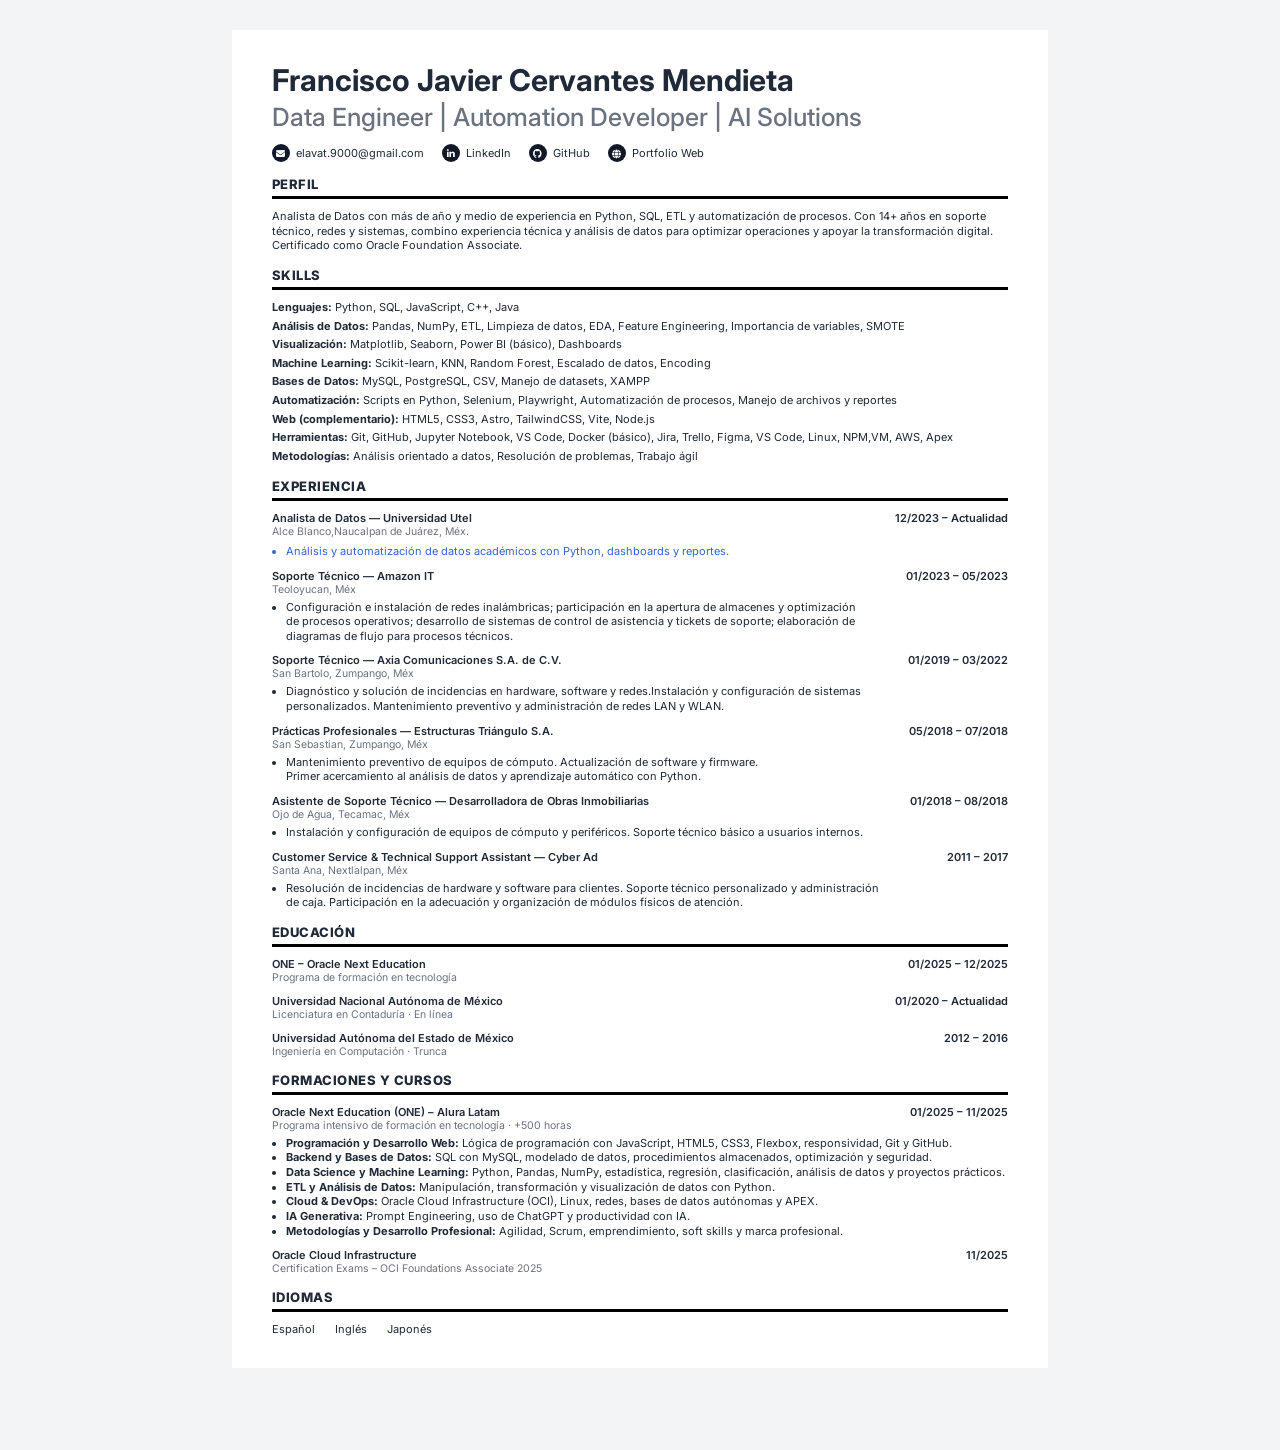
==== index.html @ ddf451dc "Nuevos proyectos" ====
<!DOCTYPE html>
<html lang="es">
<head>
  <meta charset="UTF-8" />
  <title>Francisco Javier Cervantes Mendieta  | Data Engineer | Automation Developer | AI Solutions</title>
  <meta name="viewport" content="width=device-width, initial-scale=1.0" />

  <!-- Fuente -->
  <link href="https://fonts.googleapis.com/css2?family=Inter:wght@300;400;500;600;700&display=swap" rel="stylesheet">
  <link rel="stylesheet"  href="https://cdnjs.cloudflare.com/ajax/libs/font-awesome/6.5.1/css/all.min.css"/>
  <link rel="stylesheet" href="style.css">

</head>

<body>
  <main class="cv">

    <header>
      <h1>Francisco Javier Cervantes Mendieta</h1>
      <h2>Data Engineer | Automation Developer | AI Solutions</h2>
      <p class="contact">
        <span class="contact-item">
          <span class="icon-circle">
            <i class="fa-solid fa-envelope"></i>
          </span>
          elavat.9000@gmail.com
        </span>

        <span class="contact-item">
          <span class="icon-circle">
            <i class="fa-brands fa-linkedin-in"></i>
          </span>
          <a href="https://www.linkedin.com/in/francisco-javier-cervantes-mendieta-327575213/">LinkedIn</a>
        </span>

        <span class="contact-item">
          <span class="icon-circle">
            <i class="fa-brands fa-github"></i>
          </span>
          <a href="https://github.com/Elavat9000">GitHub</a>
        </span>

        <span class="contact-item">
          <span class="icon-circle">
            <i class="fa-solid fa-globe"></i>
          </span>
          <a href="https://portal-web-sandy.vercel.app/">Portfolio Web</a>
        </span>
      </p>
    </header>

    <section>
      <h3>Perfil</h3>
      <p>
        Analista de Datos con más de año y medio de experiencia en Python, SQL, ETL y automatización de procesos. 
        Con 14+ años en soporte técnico, redes y sistemas, combino experiencia técnica y análisis de datos para optimizar operaciones 
        y apoyar la transformación digital. 
        Certificado como Oracle Foundation Associate.
      </p>
    </section>

    <section class="skills">
      <h3>Skills</h3>

      <p><strong>Lenguajes:</strong> Python, SQL, JavaScript, C++, Java</p>
      <p><strong>Análisis de Datos:</strong> Pandas, NumPy, ETL, Limpieza de datos, EDA, Feature Engineering, Importancia de variables, SMOTE</p>
      <p><strong>Visualización:</strong> Matplotlib, Seaborn, Power BI (básico), Dashboards</p>
      <p><strong>Machine Learning:</strong> Scikit-learn, KNN, Random Forest, Escalado de datos, Encoding</p>
      <p><strong>Bases de Datos:</strong> MySQL, PostgreSQL, CSV, Manejo de datasets, XAMPP</p>
      <p><strong>Automatización:</strong> Scripts en Python, Selenium, Playwright, Automatización de procesos, Manejo de archivos y reportes</p>
      <p><strong>Web (complementario):</strong> HTML5, CSS3, Astro, TailwindCSS, Vite, Node.js</p>
      <p><strong>Herramientas:</strong> Git, GitHub, Jupyter Notebook, VS Code, Docker (básico), Jira, Trello, Figma, VS Code, Linux, NPM,VM, AWS, Apex</p>
      <p><strong>Metodologías:</strong> Análisis orientado a datos, Resolución de problemas, Trabajo ágil</p>
    </section>

    <section>
      <h3>Experiencia</h3>

      <!-- Universidad Utel -->
      <div class="job tooltip-job">
        <div class="job-header">
          <span>Analista de Datos — Universidad Utel</span>
          <span>12/2023 – Actualidad</span>
        </div>
      <div class="job-sub">Alce Blanco,Naucalpan de Juárez, Méx.</div>

      <!-- Resumen visible -->
      <ul class="job-preview">
        <li>Análisis y automatización de datos académicos con Python, dashboards y reportes.</li>
      </ul>
      <!-- Tooltip enriquecido -->
      <div class="tooltip-content">
        <ul>
          <li>Análisis, limpieza, transformación y validación de datos académicos y operativos para la generación de indicadores y apoyo en la toma de decisiones.</li>
          <li>Desarrollo de <strong>pipelines ETL automatizados con Python</strong> para descargar, depurar, transformar, unificar y consolidar información proveniente de múltiples fuentes y plataformas.</li>
          <li>Automatización de reportes periódicos utilizando <strong>Python, Pandas, NumPy, Matplotlib y OpenPyXL</strong> para análisis, visualización y exportación de información.</li>
          <li>Desarrollo de scripts en <strong>Python</strong> para generar automáticamente reportes en Excel y CSV, reduciendo tiempos operativos y errores derivados de procesos manuales.</li>
          <li>Integración y consumo de <strong>APIs REST</strong> mediante Python, realizando peticiones HTTP, procesamiento de respuestas JSON, autenticación y automatización de procesos internos.</li>
          <li>Desarrollo de automatizaciones web con <strong>Playwright</strong> para navegación en plataformas internas, descarga automática de reportes y ejecución de procesos operativos.</li>
          <li>Implementación de sistemas de <strong>notificaciones automáticas mediante Telegram y WhatsApp</strong>, integrando Python con servicios desarrollados en Node.js y APIs para informar resultados, errores y estados de ejecución.</li>
          <li>Implementación y pruebas de servicios basados en <strong>Node.js y APIs REST</strong>, utilizando herramientas como Postman y Swagger para validar endpoints, autenticación, sesiones y respuestas HTTP.</li>
          <li>Desarrollo y mantenimiento de <strong>dashboards ejecutivos con Django</strong> para el seguimiento de métricas y KPIs operativos, participando posteriormente en su migración hacia una arquitectura frontend basada en <strong>Astro, JavaScript y TailwindCSS</strong>.</li>
          <li>Uso de <strong>Google Apps Script</strong> para automatizar flujos de información, consolidación de datos y actualización de información entre Google Forms, Google Sheets y herramientas institucionales.</li>
          <li>Diseño y mantenimiento de dashboards para el seguimiento de <strong>KPIs académicos, administrativos y operativos</strong>, integrando información de diferentes fuentes.</li>
          <li>Edición y personalización de formularios web en la plataforma <strong>InConcert</strong> para optimizar la captura y visualización de información durante llamadas y procesos de atención.</li>
          <li>Desarrollo de componentes personalizados utilizando <strong>HTML, CSS y JavaScript</strong> para mejorar interfaces y herramientas internas utilizadas por equipos operativos.</li>
          <li>Manipulación dinámica del <strong>DOM con JavaScript</strong> mediante herramientas como <code>querySelector</code>, <code>innerHTML</code> y observadores de cambios para presentar información contextual en tiempo real.</li>
          <li>Optimización de formularios y herramientas internas para mejorar la experiencia de los agentes, facilitando el acceso rápido a información relevante durante la operación.</li>
          <li>Diagnóstico de incidencias en aplicaciones web mediante <strong>Chrome DevTools</strong>, analizando solicitudes HTTP, respuestas de APIs, Network, Console, sesiones y errores JavaScript.</li>
          <li>Automatización y consolidación de información mediante <strong>Google Sheets</strong>, aplicando procesos de limpieza, validación, deduplicación y transformación de datos.</li>
          <li>Documentación de procesos técnicos y creación de diagramas de flujo para estandarizar procedimientos de análisis, automatización y operación.</li>
          <li>Colaboración con áreas operativas, académicas y técnicas para identificar necesidades, analizar incidencias y desarrollar soluciones basadas en datos y automatización.</li>
          <li>Resolución, documentación y seguimiento de incidencias mediante <strong>Jira y ClickUp</strong>, realizando análisis técnico y validación de problemas relacionados con plataformas, campañas, APIs y operación de contactos.</li>
        </ul>
      </div>
    </div>

      <!-- Amazon IT -->
      <div class="job">
        <div class="job-header">
          <span>Soporte Técnico — Amazon IT</span>
          <span>01/2023 – 05/2023</span>
        </div>
        <div class="job-sub">Teoloyucan, Méx</div>
        <ul>
          <li>
            Configuración e instalación de redes inalámbricas; participación en la apertura de almacenes y optimización <br> 
            de procesos operativos; desarrollo de sistemas de control de asistencia y tickets de soporte; elaboración de <br>
            diagramas de flujo para procesos técnicos.
          </li>
        </ul>
      </div>

      <!-- Axia -->
      <div class="job">
        <div class="job-header">
          <span>Soporte Técnico — Axia Comunicaciones S.A. de C.V.</span>
          <span>01/2019 – 03/2022</span>
        </div>
        <div class="job-sub">San Bartolo, Zumpango, Méx</div>
        <ul>
          <li>
            Diagnóstico y solución de incidencias en hardware, software y redes.Instalación y configuración de sistemas <br>
            personalizados. Mantenimiento preventivo y administración de redes LAN y WLAN.
          </li>
        </ul>
      </div>

      <!-- Prácticas -->
      <div class="job">
        <div class="job-header">
          <span>Prácticas Profesionales — Estructuras Triángulo S.A.</span>
          <span>05/2018 – 07/2018</span>
        </div>
        <div class="job-sub">San Sebastian, Zumpango, Méx</div>
        <ul>
          <li>
            Mantenimiento preventivo de equipos de cómputo. Actualización de software y firmware. <br>
            Primer acercamiento al análisis de datos y aprendizaje automático con Python.
          </li>
        </ul>
      </div>

      <!-- Desarrolladora -->
      <div class="job">
        <div class="job-header">
          <span>Asistente de Soporte Técnico — Desarrolladora de Obras Inmobiliarias</span>
          <span>01/2018 – 08/2018</span>
        </div>
        <div class="job-sub">Ojo de Agua, Tecamac, Méx</div>
        <ul>
          <li>
            Instalación y configuración de equipos de cómputo y periféricos. Soporte técnico básico a usuarios internos.
          </li>
        </ul>
      </div>

      <!-- Cyber Ad -->
      <div class="job">
        <div class="job-header">
          <span>Customer Service & Technical Support Assistant — Cyber Ad</span>
          <span>2011 – 2017</span>
        </div>
        <div class="job-sub">Santa Ana, Nextlalpan, Méx</div>
        <ul>
          <li>
            Resolución de incidencias de hardware y software para clientes. Soporte técnico personalizado y administración <br>
            de caja. Participación en la adecuación y organización de módulos físicos de atención.
          </li>
        </ul>
      </div>
    </section>

    <section>
      <h3>Educación</h3>

      <div class="job">
        <div class="job-header">
          <span>ONE – Oracle Next Education</span>
          <span>01/2025 – 12/2025</span>
        </div>
        <div class="job-sub">Programa de formación en tecnología</div>
        <ul>
        </ul>
      </div>

      <div class="job">
        <div class="job-header">
          <span>Universidad Nacional Autónoma de México</span>
          <span>01/2020 – Actualidad</span>
        </div>
        <div class="job-sub">Licenciatura en Contaduría · En línea</div>
      </div>

      <div class="job">
        <div class="job-header">
          <span>Universidad Autónoma del Estado de México</span>
          <span>2012 – 2016</span>
        </div>
        <div class="job-sub">Ingeniería en Computación · Trunca</div>
      </div>
    </section>

    <section>
      <h3>Formaciones y Cursos</h3>

      <div class="job">
        <div class="job-header">
          <span>Oracle Next Education (ONE) – Alura Latam</span>
          <span>01/2025 – 11/2025</span>
        </div>

        <div class="job-sub">
          Programa intensivo de formación en tecnología · +500 horas
        </div>

        <ul>
          <li>
            <strong>Programación y Desarrollo Web:</strong>
            Lógica de programación con JavaScript, HTML5, CSS3, Flexbox,
            responsividad, Git y GitHub.
          </li>

          <li>
            <strong>Backend y Bases de Datos:</strong>
            SQL con MySQL, modelado de datos, procedimientos almacenados,
            optimización y seguridad.
          </li>

          <li>
            <strong>Data Science y Machine Learning:</strong>
            Python, Pandas, NumPy, estadística, regresión, clasificación,
            análisis de datos y proyectos prácticos.
          </li>

          <li>
            <strong>ETL y Análisis de Datos:</strong>
            Manipulación, transformación y visualización de datos con Python.
          </li>

          <li>
            <strong>Cloud & DevOps:</strong>
            Oracle Cloud Infrastructure (OCI), Linux, redes,
            bases de datos autónomas y APEX.
          </li>

          <li>
            <strong>IA Generativa:</strong>
            Prompt Engineering, uso de ChatGPT y productividad con IA.
          </li>

          <li>
            <strong>Metodologías y Desarrollo Profesional:</strong>
            Agilidad, Scrum, emprendimiento, soft skills y marca profesional.
          </li>
        </ul>
      </div>

      <div class="job">
        <div class="job-header">
          <span>Oracle Cloud Infrastructure</span>
          <span>11/2025</span>
        </div>
        <div class="job-sub">
          Certification Exams – OCI Foundations Associate 2025
        </div>
      </div>
    </section>

    <section>
      <h3>Idiomas</h3>
      <div class="languages">
        <span>Español</span>
        <span>Inglés</span>
        <span>Japonés</span>
      </div>
    </section>

  </main>
</body>
</html>
---- style.css ----
:root {
    --text: #1f2937;
    --Resaltador: var(--color-progressive,#36c);
    --muted: #6b7280;
    --line: #e5e7eb;
}

* {
    box-sizing: border-box;
}

body {
    margin: 0;
    background: #f3f4f6;
    font-family: "Inter", sans-serif;
    color: var(--text);
}

.cv {
    width: 216mm;      /* Carta */
    min-height: 279mm; /* Carta */
    background: #ffffff;
    margin: 30px auto;
    padding: 32px 40px;
}


/* Header */
header h1 {
    font-family: "Century Gothic", "Inter", Arial, sans-serif;
    font-size: 30px;
    font-weight: 700; /* Century Gothic no tiene ExtraBold */
    margin: 0;
}


header h2 {
    font-family: "Century Gothic", "Inter", Arial, sans-serif;
    font-size: 25px;
    font-weight: 500;
    margin: 4px 0 12px;
    color: var(--muted);
}

header p {
    font-size: 11px;
    line-height: 1.3;
    margin: 0;
}

header a {
    color: inherit;
    text-decoration: none;
}

/* Secciones */
section {
    margin-top: 14px;
}

section h3 {
    font-size: 13px;
    font-weight: 800;
    text-transform: uppercase;
    border-bottom: 3px solid #000;
    padding-bottom: 4px;
    margin-bottom: 10px;
    letter-spacing: 0.5px;
}

section p,
section li {
    font-size: 11px;
    line-height: 1.33;
    margin: 0;
}

ul {
    padding-left: 14px;
    margin: 4px 0 0;
}

li {
    margin-bottom: 2px;
}

/* Experiencia */
.job {
    margin-bottom: 10px;
}

.job-header {
    display: flex;
    justify-content: space-between;
    font-size: 11px;
    font-weight: 600;
}

.job-sub {
    font-size: 10.5px;
    color: var(--muted);
    margin-bottom: 2px;
}

/* Skills */
.skills p {
    margin-bottom: 4px;
}

/* Idiomas */
.languages {
    display: flex;
    gap: 20px;
    font-size: 11px;
}

/* Print */
@media print {
    body {
        background: #fff;
    }

    .cv {
        width: auto;
        min-height: auto;
        margin: 0;
        padding: 0;
    }
}

.contact {
    display: flex;
    gap: 18px;
    flex-wrap: wrap;
    font-size: 11px;
    margin-top: 8px;
}

.contact-item {
    display: flex;
    align-items: center;
    gap: 6px;
}

.icon-circle {
    width: 18px;
    height: 18px;
    background-color: #111827; /* negro elegante */
    border-radius: 50%;
    display: flex;
    align-items: center;
    justify-content: center;
    flex-shrink: 0;
}

.icon-circle i {
    color: #ffffff;
    font-size: 9px;
}

.contact a {
    color: inherit;
    text-decoration: none;
}


.tooltip-job {
position: relative;
}

.job-preview {
    margin: 4px 0 0;
    padding-left: 14px; /* igual que ul */
    cursor: help;
    margin-top: 0.4rem;
    cursor: help;

}

.job-preview li {
    font-size: 11px;
    line-height: 1.33;
    margin-bottom: 2px;
    color: var(--Resaltador);

}



/* Tooltip */
.tooltip-content {
position: absolute;
top: 100%;
left: 0;
width: 520px;
max-width: 90vw;
background: #111827;
color: #e5e7eb;
border-radius: 10px;
padding: 1rem;
margin-top: 0.5rem;
box-shadow: 0 10px 25px rgba(0,0,0,0.4);
opacity: 0;
visibility: hidden;
transform: translateY(6px);
transition: all 0.2s ease;
z-index: 10;
}

.tooltip-content ul {
margin: 0;
padding-left: 1.2rem;
font-size: 0.9rem;
line-height: 1.4;
}

.tooltip-content li {
margin-bottom: 0.4rem;
}

/* Mostrar tooltip */
.tooltip-job:hover .tooltip-content,
.tooltip-job:focus-within .tooltip-content {
opacity: 1;
visibility: visible;
transform: translateY(0);
}


@page {
    size: letter;
    margin: 20mm;
}
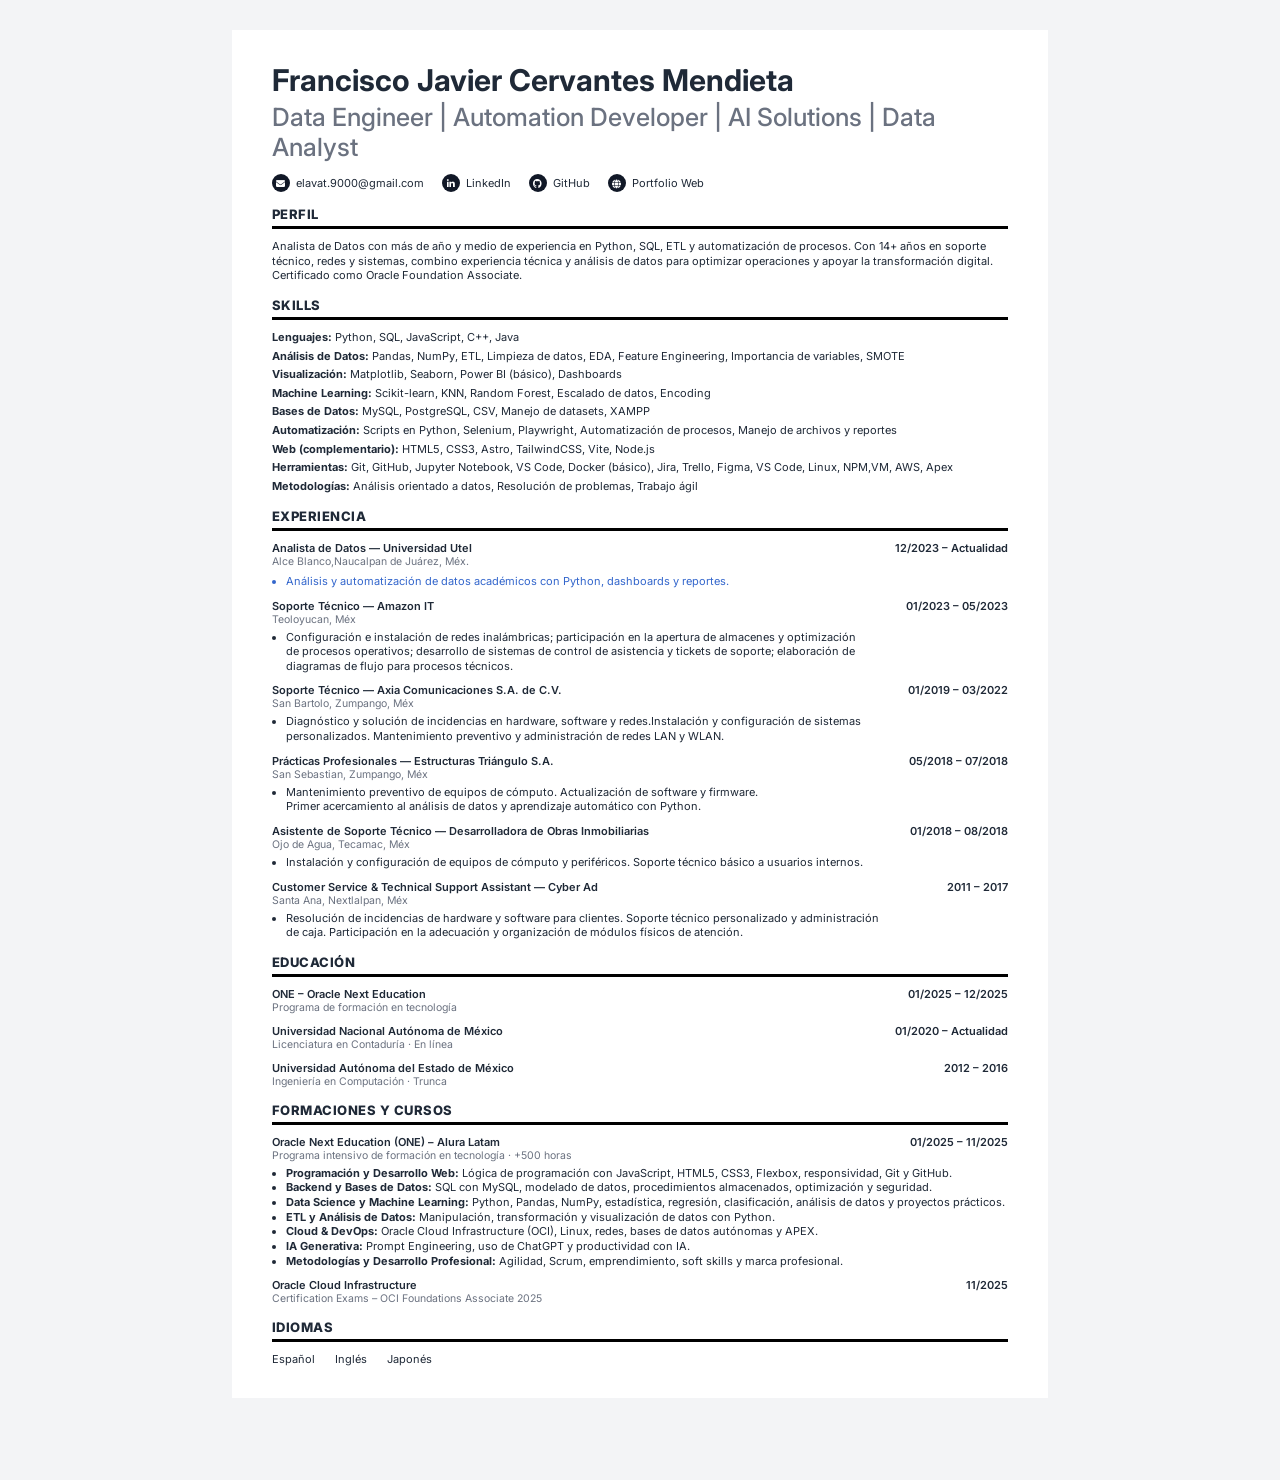
==== commit bc7c1f7d: "nuevos proyectos" ====
--- a/index.html
+++ b/index.html
@@ -17,7 +17,7 @@
 
     <header>
       <h1>Francisco Javier Cervantes Mendieta</h1>
-      <h2>Data Engineer | Automation Developer | AI Solutions</h2>
+      <h2>Data Engineer | Automation Developer | AI Solutions | Data Analyst</h2>
       <p class="contact">
         <span class="contact-item">
           <span class="icon-circle">
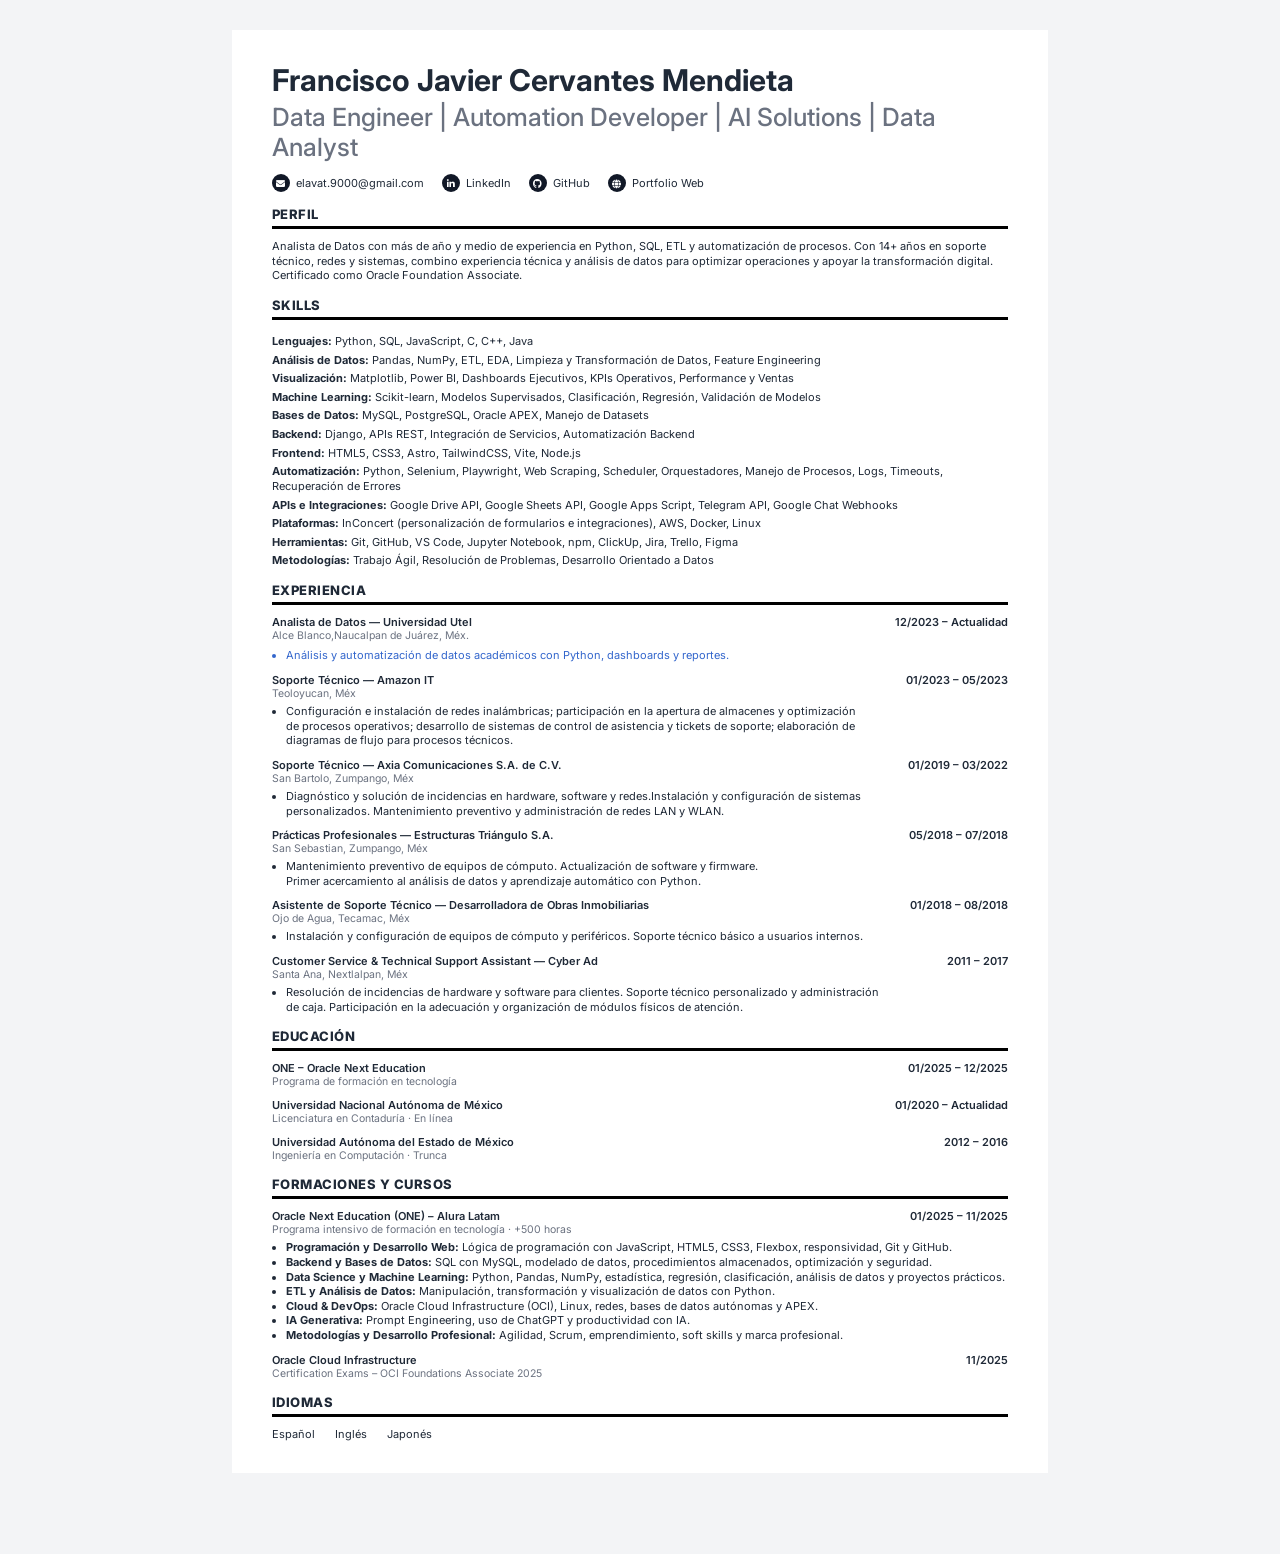
==== commit 32827d15: "Agrega New_Skills" ====
--- a/index.html
+++ b/index.html
@@ -62,18 +62,21 @@
     <section class="skills">
       <h3>Skills</h3>
 
-      <p><strong>Lenguajes:</strong> Python, SQL, JavaScript, C++, Java</p>
-      <p><strong>Análisis de Datos:</strong> Pandas, NumPy, ETL, Limpieza de datos, EDA, Feature Engineering, Importancia de variables, SMOTE</p>
-      <p><strong>Visualización:</strong> Matplotlib, Seaborn, Power BI (básico), Dashboards</p>
-      <p><strong>Machine Learning:</strong> Scikit-learn, KNN, Random Forest, Escalado de datos, Encoding</p>
-      <p><strong>Bases de Datos:</strong> MySQL, PostgreSQL, CSV, Manejo de datasets, XAMPP</p>
-      <p><strong>Automatización:</strong> Scripts en Python, Selenium, Playwright, Automatización de procesos, Manejo de archivos y reportes</p>
-      <p><strong>Web (complementario):</strong> HTML5, CSS3, Astro, TailwindCSS, Vite, Node.js</p>
-      <p><strong>Herramientas:</strong> Git, GitHub, Jupyter Notebook, VS Code, Docker (básico), Jira, Trello, Figma, VS Code, Linux, NPM,VM, AWS, Apex</p>
-      <p><strong>Metodologías:</strong> Análisis orientado a datos, Resolución de problemas, Trabajo ágil</p>
-    </section>
-
-    <section>
+      <section>
+        <p><strong>Lenguajes:</strong> Python, SQL, JavaScript, C, C++, Java</p>
+        <p><strong>Análisis de Datos:</strong> Pandas, NumPy, ETL, EDA, Limpieza y Transformación de Datos, Feature Engineering</p>
+        <p><strong>Visualización:</strong> Matplotlib, Power BI, Dashboards Ejecutivos, KPIs Operativos, Performance y Ventas</p>
+        <p><strong>Machine Learning:</strong> Scikit-learn, Modelos Supervisados, Clasificación, Regresión, Validación de Modelos</p>
+        <p><strong>Bases de Datos:</strong> MySQL, PostgreSQL, Oracle APEX, Manejo de Datasets</p>
+        <p><strong>Backend:</strong> Django, APIs REST, Integración de Servicios, Automatización Backend</p>
+        <p><strong>Frontend:</strong> HTML5, CSS3, Astro, TailwindCSS, Vite, Node.js</p>
+        <p><strong>Automatización:</strong> Python, Selenium, Playwright, Web Scraping, Scheduler, Orquestadores, Manejo de Procesos, Logs, Timeouts, Recuperación de Errores</p>
+        <p><strong>APIs e Integraciones:</strong> Google Drive API, Google Sheets API, Google Apps Script, Telegram API, Google Chat Webhooks</p>
+        <p><strong>Plataformas:</strong> InConcert (personalización de formularios e integraciones), AWS, Docker, Linux</p>
+        <p><strong>Herramientas:</strong> Git, GitHub, VS Code, Jupyter Notebook, npm, ClickUp, Jira, Trello, Figma</p>
+        <p><strong>Metodologías:</strong> Trabajo Ágil, Resolución de Problemas, Desarrollo Orientado a Datos</p>
+    <section>
+      
       <h3>Experiencia</h3>
 
       <!-- Universidad Utel -->
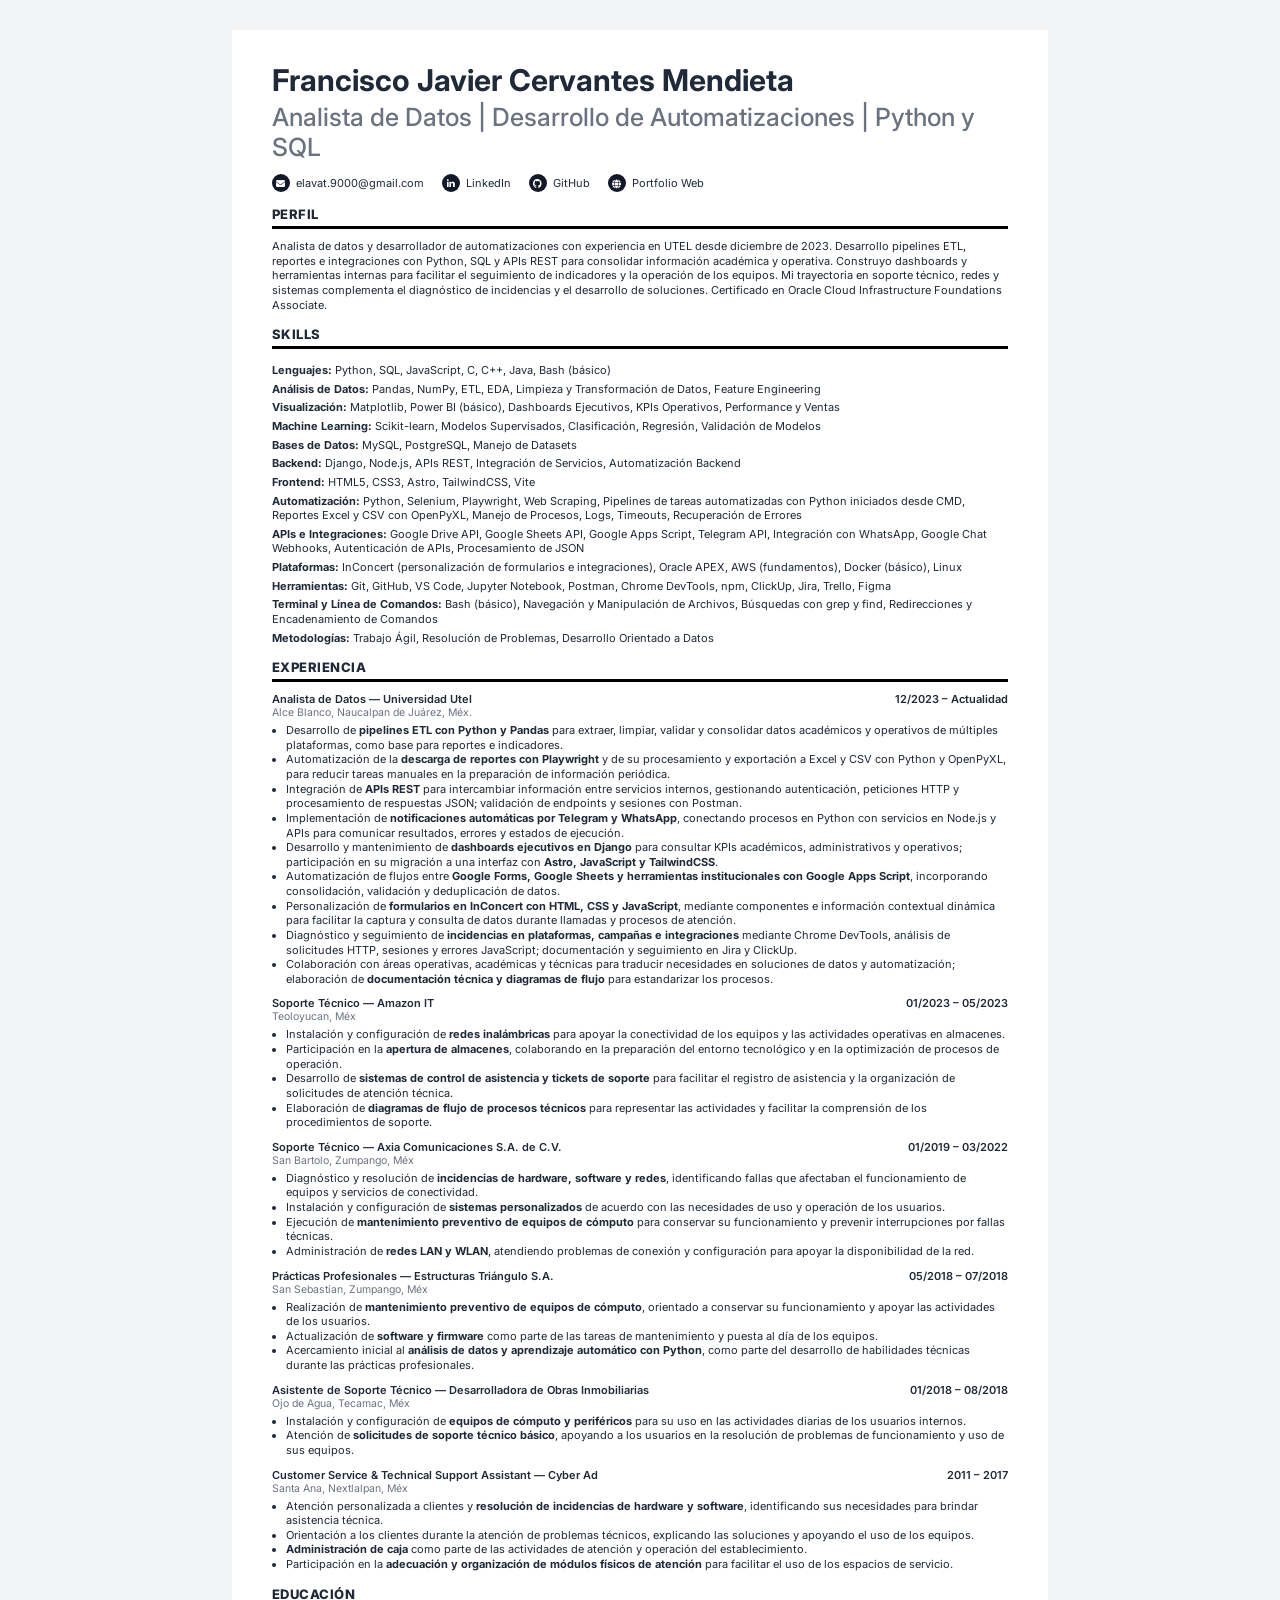
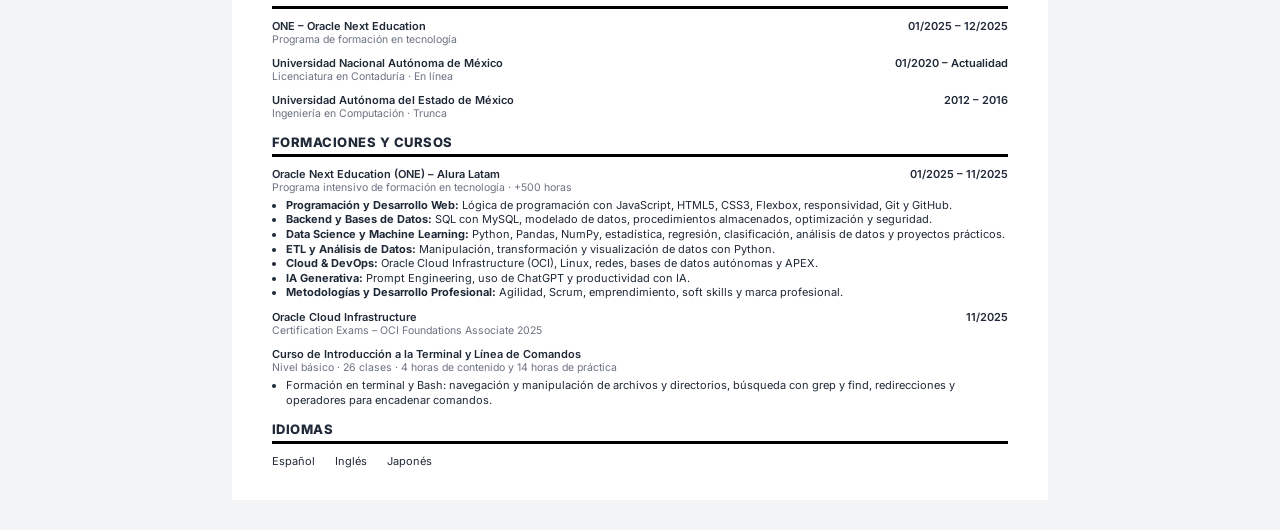
==== commit badd5119: "Cambia skills y forma" ====
--- a/index.html
+++ b/index.html
@@ -2,7 +2,7 @@
 <html lang="es">
 <head>
   <meta charset="UTF-8" />
-  <title>Francisco Javier Cervantes Mendieta  | Data Engineer | Automation Developer | AI Solutions</title>
+  <title>Francisco Javier Cervantes Mendieta | Analista de Datos y Automatización</title>
   <meta name="viewport" content="width=device-width, initial-scale=1.0" />
 
   <!-- Fuente -->
@@ -12,12 +12,12 @@
 
 </head>
 
-<body>
+<body>  
   <main class="cv">
 
     <header>
       <h1>Francisco Javier Cervantes Mendieta</h1>
-      <h2>Data Engineer | Automation Developer | AI Solutions | Data Analyst</h2>
+      <h2>Analista de Datos | Desarrollo de Automatizaciones | Python y SQL</h2>
       <p class="contact">
         <span class="contact-item">
           <span class="icon-circle">
@@ -52,10 +52,11 @@
     <section>
       <h3>Perfil</h3>
       <p>
-        Analista de Datos con más de año y medio de experiencia en Python, SQL, ETL y automatización de procesos. 
-        Con 14+ años en soporte técnico, redes y sistemas, combino experiencia técnica y análisis de datos para optimizar operaciones 
-        y apoyar la transformación digital. 
-        Certificado como Oracle Foundation Associate.
+        Analista de datos y desarrollador de automatizaciones con experiencia en UTEL desde diciembre de 2023.
+        Desarrollo pipelines ETL, reportes e integraciones con Python, SQL y APIs REST para consolidar información
+        académica y operativa. Construyo dashboards y herramientas internas para facilitar el seguimiento de indicadores
+        y la operación de los equipos. Mi trayectoria en soporte técnico, redes y sistemas complementa el diagnóstico
+        de incidencias y el desarrollo de soluciones. Certificado en Oracle Cloud Infrastructure Foundations Associate.
       </p>
     </section>
 
@@ -63,59 +64,44 @@
       <h3>Skills</h3>
 
       <section>
-        <p><strong>Lenguajes:</strong> Python, SQL, JavaScript, C, C++, Java</p>
+        <p><strong>Lenguajes:</strong> Python, SQL, JavaScript, C, C++, Java, Bash (básico)</p>
         <p><strong>Análisis de Datos:</strong> Pandas, NumPy, ETL, EDA, Limpieza y Transformación de Datos, Feature Engineering</p>
-        <p><strong>Visualización:</strong> Matplotlib, Power BI, Dashboards Ejecutivos, KPIs Operativos, Performance y Ventas</p>
+        <p><strong>Visualización:</strong> Matplotlib, Power BI (básico), Dashboards Ejecutivos, KPIs Operativos, Performance y Ventas</p>
         <p><strong>Machine Learning:</strong> Scikit-learn, Modelos Supervisados, Clasificación, Regresión, Validación de Modelos</p>
-        <p><strong>Bases de Datos:</strong> MySQL, PostgreSQL, Oracle APEX, Manejo de Datasets</p>
-        <p><strong>Backend:</strong> Django, APIs REST, Integración de Servicios, Automatización Backend</p>
-        <p><strong>Frontend:</strong> HTML5, CSS3, Astro, TailwindCSS, Vite, Node.js</p>
-        <p><strong>Automatización:</strong> Python, Selenium, Playwright, Web Scraping, Scheduler, Orquestadores, Manejo de Procesos, Logs, Timeouts, Recuperación de Errores</p>
-        <p><strong>APIs e Integraciones:</strong> Google Drive API, Google Sheets API, Google Apps Script, Telegram API, Google Chat Webhooks</p>
-        <p><strong>Plataformas:</strong> InConcert (personalización de formularios e integraciones), AWS, Docker, Linux</p>
-        <p><strong>Herramientas:</strong> Git, GitHub, VS Code, Jupyter Notebook, npm, ClickUp, Jira, Trello, Figma</p>
+        <p><strong>Bases de Datos:</strong> MySQL, PostgreSQL, Manejo de Datasets</p>
+        <p><strong>Backend:</strong> Django, Node.js, APIs REST, Integración de Servicios, Automatización Backend</p>
+        <p><strong>Frontend:</strong> HTML5, CSS3, Astro, TailwindCSS, Vite</p>
+        <p><strong>Automatización:</strong> Python, Selenium, Playwright, Web Scraping, Pipelines de tareas automatizadas con Python iniciados desde CMD, Reportes Excel y CSV con OpenPyXL, Manejo de Procesos, Logs, Timeouts, Recuperación de Errores</p>
+        <p><strong>APIs e Integraciones:</strong> Google Drive API, Google Sheets API, Google Apps Script, Telegram API, Integración con WhatsApp, Google Chat Webhooks, Autenticación de APIs, Procesamiento de JSON</p>
+        <p><strong>Plataformas:</strong> InConcert (personalización de formularios e integraciones), Oracle APEX, AWS (fundamentos), Docker (básico), Linux</p>
+        <p><strong>Herramientas:</strong> Git, GitHub, VS Code, Jupyter Notebook, Postman, Chrome DevTools, npm, ClickUp, Jira, Trello, Figma</p>
+        <p><strong>Terminal y Línea de Comandos:</strong> Bash (básico), Navegación y Manipulación de Archivos, Búsquedas con grep y find, Redirecciones y Encadenamiento de Comandos</p>
         <p><strong>Metodologías:</strong> Trabajo Ágil, Resolución de Problemas, Desarrollo Orientado a Datos</p>
-    <section>
-      
+    </section>
+    </section>
+
+    <section>
       <h3>Experiencia</h3>
 
       <!-- Universidad Utel -->
-      <div class="job tooltip-job">
+      <div class="job">
         <div class="job-header">
           <span>Analista de Datos — Universidad Utel</span>
           <span>12/2023 – Actualidad</span>
         </div>
-      <div class="job-sub">Alce Blanco,Naucalpan de Juárez, Méx.</div>
-
-      <!-- Resumen visible -->
-      <ul class="job-preview">
-        <li>Análisis y automatización de datos académicos con Python, dashboards y reportes.</li>
-      </ul>
-      <!-- Tooltip enriquecido -->
-      <div class="tooltip-content">
-        <ul>
-          <li>Análisis, limpieza, transformación y validación de datos académicos y operativos para la generación de indicadores y apoyo en la toma de decisiones.</li>
-          <li>Desarrollo de <strong>pipelines ETL automatizados con Python</strong> para descargar, depurar, transformar, unificar y consolidar información proveniente de múltiples fuentes y plataformas.</li>
-          <li>Automatización de reportes periódicos utilizando <strong>Python, Pandas, NumPy, Matplotlib y OpenPyXL</strong> para análisis, visualización y exportación de información.</li>
-          <li>Desarrollo de scripts en <strong>Python</strong> para generar automáticamente reportes en Excel y CSV, reduciendo tiempos operativos y errores derivados de procesos manuales.</li>
-          <li>Integración y consumo de <strong>APIs REST</strong> mediante Python, realizando peticiones HTTP, procesamiento de respuestas JSON, autenticación y automatización de procesos internos.</li>
-          <li>Desarrollo de automatizaciones web con <strong>Playwright</strong> para navegación en plataformas internas, descarga automática de reportes y ejecución de procesos operativos.</li>
-          <li>Implementación de sistemas de <strong>notificaciones automáticas mediante Telegram y WhatsApp</strong>, integrando Python con servicios desarrollados en Node.js y APIs para informar resultados, errores y estados de ejecución.</li>
-          <li>Implementación y pruebas de servicios basados en <strong>Node.js y APIs REST</strong>, utilizando herramientas como Postman y Swagger para validar endpoints, autenticación, sesiones y respuestas HTTP.</li>
-          <li>Desarrollo y mantenimiento de <strong>dashboards ejecutivos con Django</strong> para el seguimiento de métricas y KPIs operativos, participando posteriormente en su migración hacia una arquitectura frontend basada en <strong>Astro, JavaScript y TailwindCSS</strong>.</li>
-          <li>Uso de <strong>Google Apps Script</strong> para automatizar flujos de información, consolidación de datos y actualización de información entre Google Forms, Google Sheets y herramientas institucionales.</li>
-          <li>Diseño y mantenimiento de dashboards para el seguimiento de <strong>KPIs académicos, administrativos y operativos</strong>, integrando información de diferentes fuentes.</li>
-          <li>Edición y personalización de formularios web en la plataforma <strong>InConcert</strong> para optimizar la captura y visualización de información durante llamadas y procesos de atención.</li>
-          <li>Desarrollo de componentes personalizados utilizando <strong>HTML, CSS y JavaScript</strong> para mejorar interfaces y herramientas internas utilizadas por equipos operativos.</li>
-          <li>Manipulación dinámica del <strong>DOM con JavaScript</strong> mediante herramientas como <code>querySelector</code>, <code>innerHTML</code> y observadores de cambios para presentar información contextual en tiempo real.</li>
-          <li>Optimización de formularios y herramientas internas para mejorar la experiencia de los agentes, facilitando el acceso rápido a información relevante durante la operación.</li>
-          <li>Diagnóstico de incidencias en aplicaciones web mediante <strong>Chrome DevTools</strong>, analizando solicitudes HTTP, respuestas de APIs, Network, Console, sesiones y errores JavaScript.</li>
-          <li>Automatización y consolidación de información mediante <strong>Google Sheets</strong>, aplicando procesos de limpieza, validación, deduplicación y transformación de datos.</li>
-          <li>Documentación de procesos técnicos y creación de diagramas de flujo para estandarizar procedimientos de análisis, automatización y operación.</li>
-          <li>Colaboración con áreas operativas, académicas y técnicas para identificar necesidades, analizar incidencias y desarrollar soluciones basadas en datos y automatización.</li>
-          <li>Resolución, documentación y seguimiento de incidencias mediante <strong>Jira y ClickUp</strong>, realizando análisis técnico y validación de problemas relacionados con plataformas, campañas, APIs y operación de contactos.</li>
-        </ul>
-      </div>
+      <div class="job-sub">Alce Blanco, Naucalpan de Juárez, Méx.</div>
+
+        <ul>
+          <li>Desarrollo de <strong>pipelines ETL con Python y Pandas</strong> para extraer, limpiar, validar y consolidar datos académicos y operativos de múltiples plataformas, como base para reportes e indicadores.</li>
+          <li>Automatización de la <strong>descarga de reportes con Playwright</strong> y de su procesamiento y exportación a Excel y CSV con Python y OpenPyXL, para reducir tareas manuales en la preparación de información periódica.</li>
+          <li>Integración de <strong>APIs REST</strong> para intercambiar información entre servicios internos, gestionando autenticación, peticiones HTTP y procesamiento de respuestas JSON; validación de endpoints y sesiones con Postman.</li>
+          <li>Implementación de <strong>notificaciones automáticas por Telegram y WhatsApp</strong>, conectando procesos en Python con servicios en Node.js y APIs para comunicar resultados, errores y estados de ejecución.</li>
+          <li>Desarrollo y mantenimiento de <strong>dashboards ejecutivos en Django</strong> para consultar KPIs académicos, administrativos y operativos; participación en su migración a una interfaz con <strong>Astro, JavaScript y TailwindCSS</strong>.</li>
+          <li>Automatización de flujos entre <strong>Google Forms, Google Sheets y herramientas institucionales con Google Apps Script</strong>, incorporando consolidación, validación y deduplicación de datos.</li>
+          <li>Personalización de <strong>formularios en InConcert con HTML, CSS y JavaScript</strong>, mediante componentes e información contextual dinámica para facilitar la captura y consulta de datos durante llamadas y procesos de atención.</li>
+          <li>Diagnóstico y seguimiento de <strong>incidencias en plataformas, campañas e integraciones</strong> mediante Chrome DevTools, análisis de solicitudes HTTP, sesiones y errores JavaScript; documentación y seguimiento en Jira y ClickUp.</li>
+          <li>Colaboración con áreas operativas, académicas y técnicas para traducir necesidades en soluciones de datos y automatización; elaboración de <strong>documentación técnica y diagramas de flujo</strong> para estandarizar los procesos.</li>
+        </ul>
     </div>
 
       <!-- Amazon IT -->
@@ -126,11 +112,10 @@
         </div>
         <div class="job-sub">Teoloyucan, Méx</div>
         <ul>
-          <li>
-            Configuración e instalación de redes inalámbricas; participación en la apertura de almacenes y optimización <br> 
-            de procesos operativos; desarrollo de sistemas de control de asistencia y tickets de soporte; elaboración de <br>
-            diagramas de flujo para procesos técnicos.
-          </li>
+          <li>Instalación y configuración de <strong>redes inalámbricas</strong> para apoyar la conectividad de los equipos y las actividades operativas en almacenes.</li>
+          <li>Participación en la <strong>apertura de almacenes</strong>, colaborando en la preparación del entorno tecnológico y en la optimización de procesos de operación.</li>
+          <li>Desarrollo de <strong>sistemas de control de asistencia y tickets de soporte</strong> para facilitar el registro de asistencia y la organización de solicitudes de atención técnica.</li>
+          <li>Elaboración de <strong>diagramas de flujo de procesos técnicos</strong> para representar las actividades y facilitar la comprensión de los procedimientos de soporte.</li>
         </ul>
       </div>
 
@@ -142,10 +127,10 @@
         </div>
         <div class="job-sub">San Bartolo, Zumpango, Méx</div>
         <ul>
-          <li>
-            Diagnóstico y solución de incidencias en hardware, software y redes.Instalación y configuración de sistemas <br>
-            personalizados. Mantenimiento preventivo y administración de redes LAN y WLAN.
-          </li>
+          <li>Diagnóstico y resolución de <strong>incidencias de hardware, software y redes</strong>, identificando fallas que afectaban el funcionamiento de equipos y servicios de conectividad.</li>
+          <li>Instalación y configuración de <strong>sistemas personalizados</strong> de acuerdo con las necesidades de uso y operación de los usuarios.</li>
+          <li>Ejecución de <strong>mantenimiento preventivo de equipos de cómputo</strong> para conservar su funcionamiento y prevenir interrupciones por fallas técnicas.</li>
+          <li>Administración de <strong>redes LAN y WLAN</strong>, atendiendo problemas de conexión y configuración para apoyar la disponibilidad de la red.</li>
         </ul>
       </div>
 
@@ -157,10 +142,9 @@
         </div>
         <div class="job-sub">San Sebastian, Zumpango, Méx</div>
         <ul>
-          <li>
-            Mantenimiento preventivo de equipos de cómputo. Actualización de software y firmware. <br>
-            Primer acercamiento al análisis de datos y aprendizaje automático con Python.
-          </li>
+          <li>Realización de <strong>mantenimiento preventivo de equipos de cómputo</strong>, orientado a conservar su funcionamiento y apoyar las actividades de los usuarios.</li>
+          <li>Actualización de <strong>software y firmware</strong> como parte de las tareas de mantenimiento y puesta al día de los equipos.</li>
+          <li>Acercamiento inicial al <strong>análisis de datos y aprendizaje automático con Python</strong>, como parte del desarrollo de habilidades técnicas durante las prácticas profesionales.</li>
         </ul>
       </div>
 
@@ -172,9 +156,8 @@
         </div>
         <div class="job-sub">Ojo de Agua, Tecamac, Méx</div>
         <ul>
-          <li>
-            Instalación y configuración de equipos de cómputo y periféricos. Soporte técnico básico a usuarios internos.
-          </li>
+          <li>Instalación y configuración de <strong>equipos de cómputo y periféricos</strong> para su uso en las actividades diarias de los usuarios internos.</li>
+          <li>Atención de <strong>solicitudes de soporte técnico básico</strong>, apoyando a los usuarios en la resolución de problemas de funcionamiento y uso de sus equipos.</li>
         </ul>
       </div>
 
@@ -186,10 +169,10 @@
         </div>
         <div class="job-sub">Santa Ana, Nextlalpan, Méx</div>
         <ul>
-          <li>
-            Resolución de incidencias de hardware y software para clientes. Soporte técnico personalizado y administración <br>
-            de caja. Participación en la adecuación y organización de módulos físicos de atención.
-          </li>
+          <li>Atención personalizada a clientes y <strong>resolución de incidencias de hardware y software</strong>, identificando sus necesidades para brindar asistencia técnica.</li>
+          <li>Orientación a los clientes durante la atención de problemas técnicos, explicando las soluciones y apoyando el uso de los equipos.</li>
+          <li><strong>Administración de caja</strong> como parte de las actividades de atención y operación del establecimiento.</li>
+          <li>Participación en la <strong>adecuación y organización de módulos físicos de atención</strong> para facilitar el uso de los espacios de servicio.</li>
         </ul>
       </div>
     </section>
@@ -287,6 +270,16 @@
         <div class="job-sub">
           Certification Exams – OCI Foundations Associate 2025
         </div>
+      </div>
+
+      <div class="job">
+        <div class="job-header">
+          <span>Curso de Introducción a la Terminal y Línea de Comandos</span>
+        </div>
+        <div class="job-sub">Nivel básico · 26 clases · 4 horas de contenido y 14 horas de práctica</div>
+        <ul>
+          <li>Formación en terminal y Bash: navegación y manipulación de archivos y directorios, búsqueda con grep y find, redirecciones y operadores para encadenar comandos.</li>
+        </ul>
       </div>
     </section>
 
--- a/style.css
+++ b/style.css
@@ -164,69 +164,6 @@
 }
 
 
-.tooltip-job {
-position: relative;
-}
-
-.job-preview {
-    margin: 4px 0 0;
-    padding-left: 14px; /* igual que ul */
-    cursor: help;
-    margin-top: 0.4rem;
-    cursor: help;
-
-}
-
-.job-preview li {
-    font-size: 11px;
-    line-height: 1.33;
-    margin-bottom: 2px;
-    color: var(--Resaltador);
-
-}
-
-
-
-/* Tooltip */
-.tooltip-content {
-position: absolute;
-top: 100%;
-left: 0;
-width: 520px;
-max-width: 90vw;
-background: #111827;
-color: #e5e7eb;
-border-radius: 10px;
-padding: 1rem;
-margin-top: 0.5rem;
-box-shadow: 0 10px 25px rgba(0,0,0,0.4);
-opacity: 0;
-visibility: hidden;
-transform: translateY(6px);
-transition: all 0.2s ease;
-z-index: 10;
-}
-
-.tooltip-content ul {
-margin: 0;
-padding-left: 1.2rem;
-font-size: 0.9rem;
-line-height: 1.4;
-}
-
-.tooltip-content li {
-margin-bottom: 0.4rem;
-}
-
-/* Mostrar tooltip */
-.tooltip-job:hover .tooltip-content,
-.tooltip-job:focus-within .tooltip-content {
-opacity: 1;
-visibility: visible;
-transform: translateY(0);
-}
-
-
 @page {
     size: letter;
     margin: 20mm;
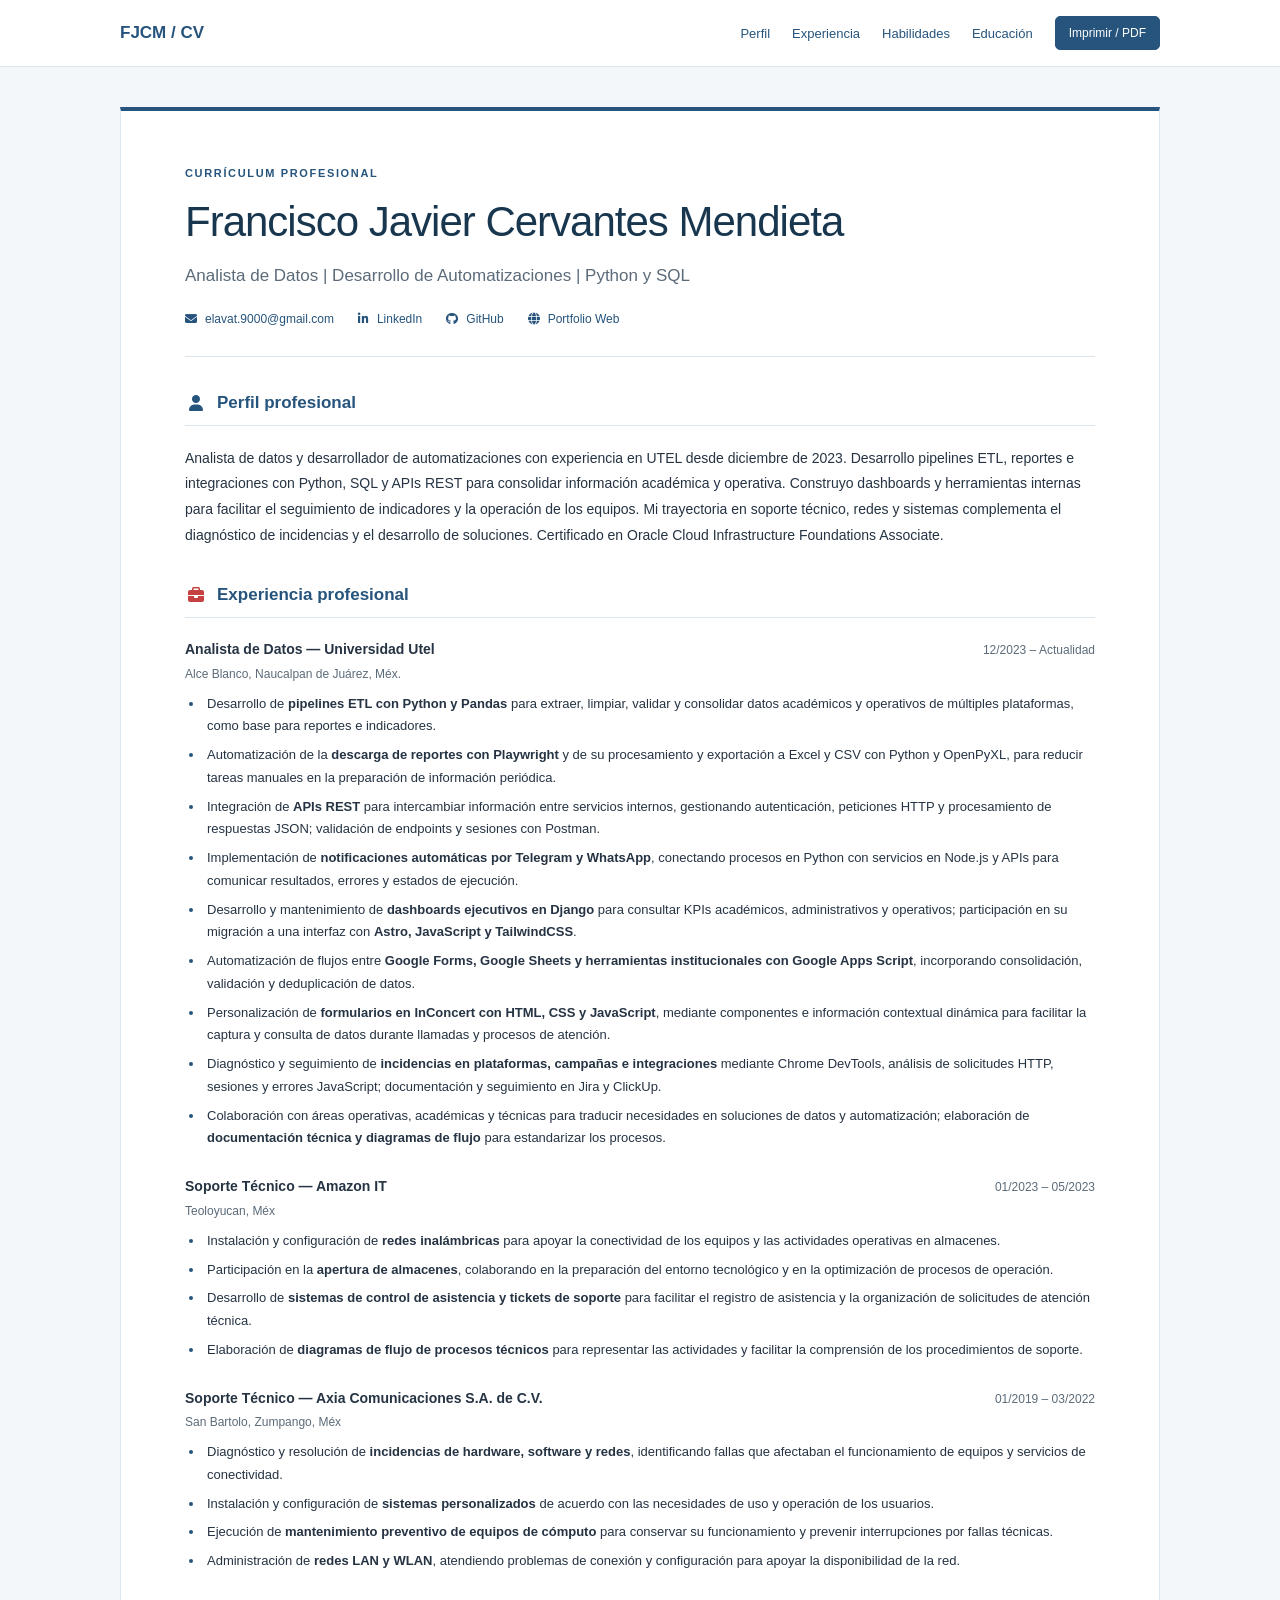
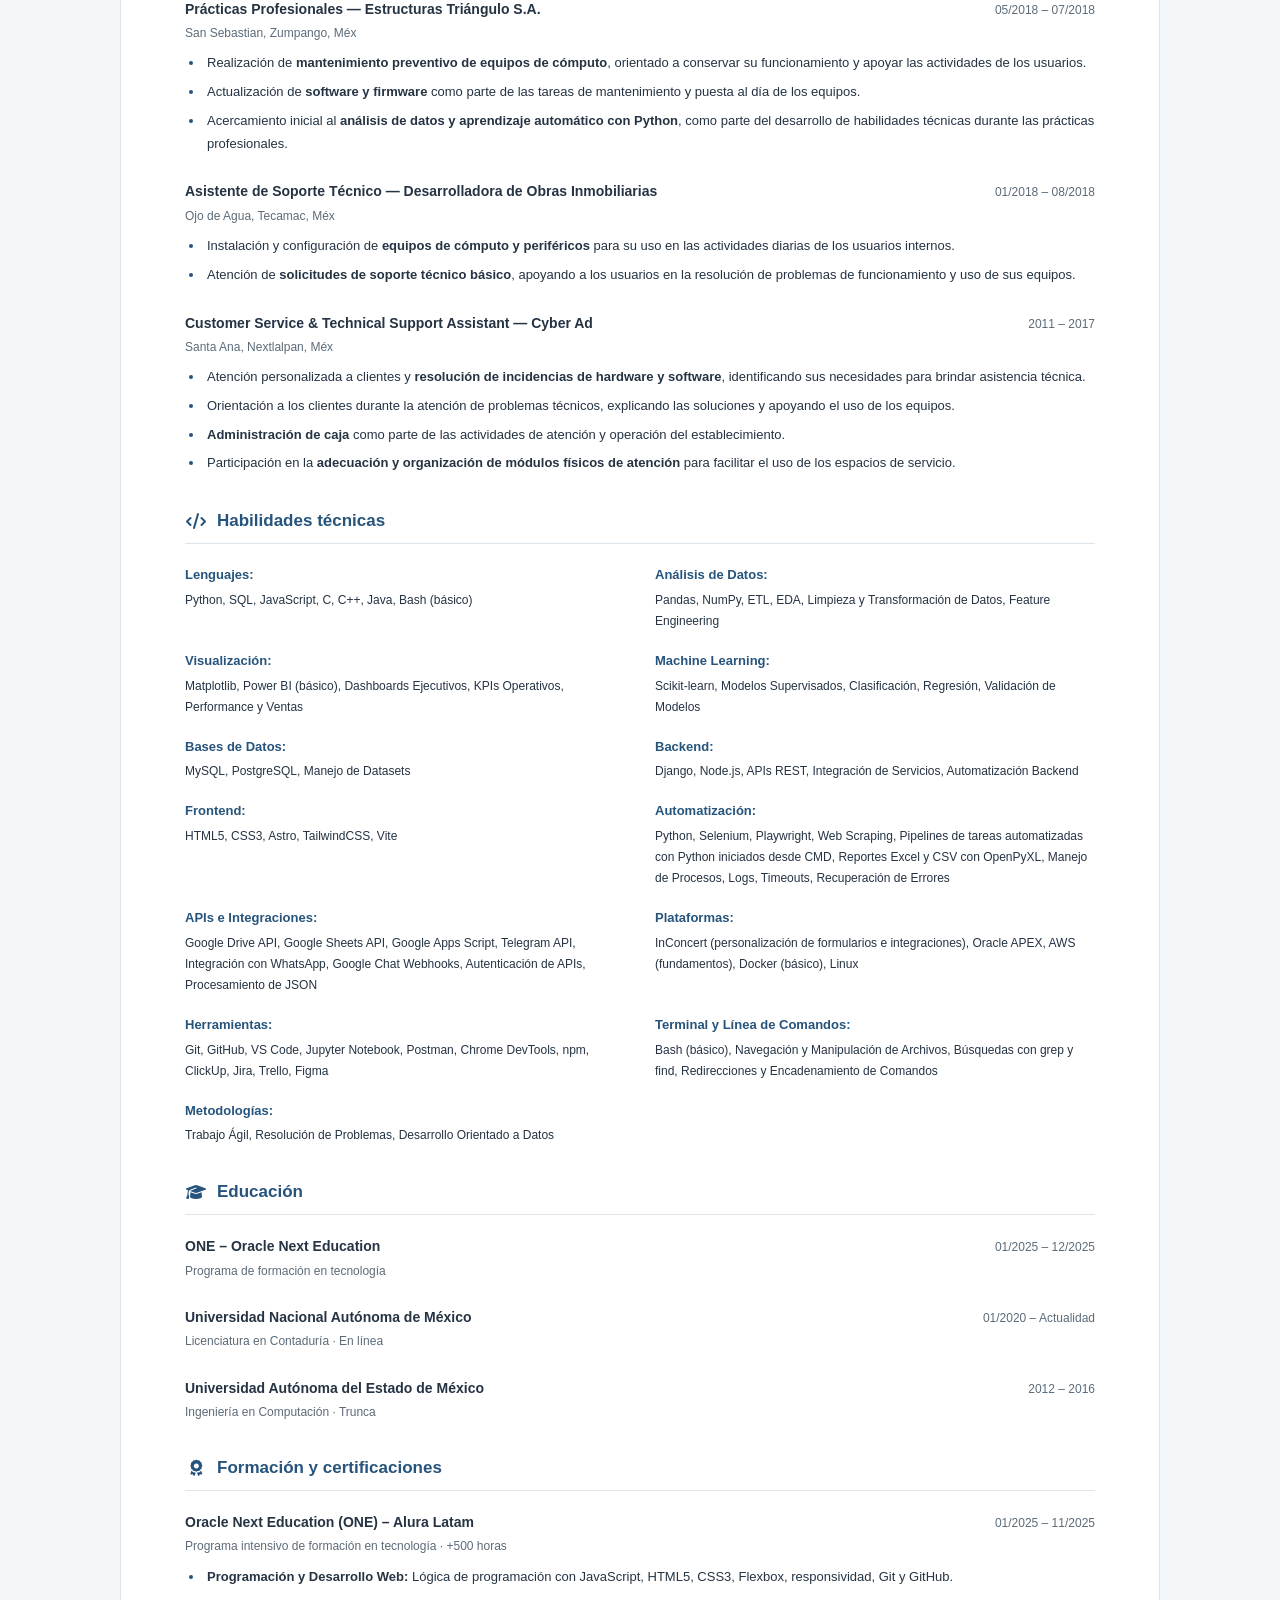
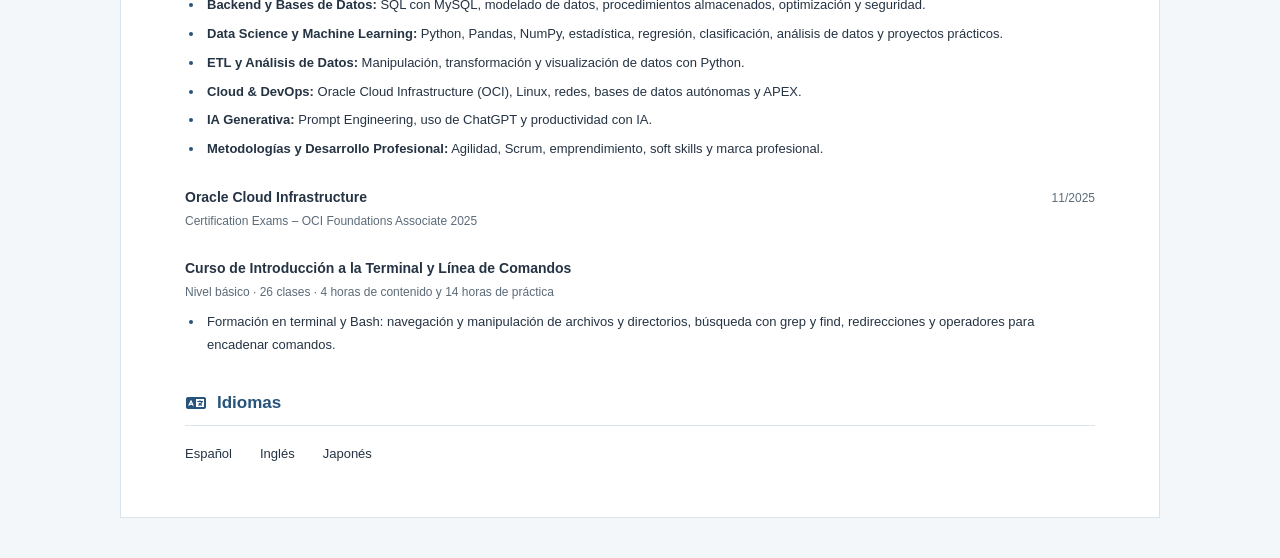
==== commit b78d003c: "Se agregaUna nueva forma de CV" ====
--- a/index.html
+++ b/index.html
@@ -4,18 +4,22 @@
   <meta charset="UTF-8" />
   <title>Francisco Javier Cervantes Mendieta | Analista de Datos y Automatización</title>
   <meta name="viewport" content="width=device-width, initial-scale=1.0" />
-
-  <!-- Fuente -->
-  <link href="https://fonts.googleapis.com/css2?family=Inter:wght@300;400;500;600;700&display=swap" rel="stylesheet">
   <link rel="stylesheet"  href="https://cdnjs.cloudflare.com/ajax/libs/font-awesome/6.5.1/css/all.min.css"/>
   <link rel="stylesheet" href="style.css">
 
 </head>
 
-<body>  
+<body>
+  <nav class="site-nav" aria-label="Secciones del CV">
+    <a class="nav-brand" href="#inicio">FJCM / CV</a>
+    <div class="nav-links">
+      <a href="#perfil">Perfil</a><a href="#experiencia">Experiencia</a><a href="#habilidades">Habilidades</a><a href="#educacion">Educación</a>
+      <button type="button" id="print-cv">Imprimir / PDF</button>
+    </div>
+  </nav>
   <main class="cv">
 
-    <header>
+    <header id="inicio"><p class="eyebrow">Currículum profesional</p>
       <h1>Francisco Javier Cervantes Mendieta</h1>
       <h2>Analista de Datos | Desarrollo de Automatizaciones | Python y SQL</h2>
       <p class="contact">
@@ -23,7 +27,7 @@
           <span class="icon-circle">
             <i class="fa-solid fa-envelope"></i>
           </span>
-          elavat.9000@gmail.com
+          <a href="mailto:elavat.9000@gmail.com">elavat.9000@gmail.com</a>
         </span>
 
         <span class="contact-item">
@@ -49,8 +53,7 @@
       </p>
     </header>
 
-    <section>
-      <h3>Perfil</h3>
+    <section id="perfil"><h3><i class="fa-solid fa-user" aria-hidden="true"></i> Perfil profesional</h3>
       <p>
         Analista de datos y desarrollador de automatizaciones con experiencia en UTEL desde diciembre de 2023.
         Desarrollo pipelines ETL, reportes e integraciones con Python, SQL y APIs REST para consolidar información
@@ -60,10 +63,108 @@
       </p>
     </section>
 
-    <section class="skills">
-      <h3>Skills</h3>
-
-      <section>
+
+
+    <section id="experiencia"><h3><i class="fa-solid fa-briefcase" aria-hidden="true"></i> Experiencia profesional</h3>
+
+      <!-- Universidad Utel -->
+      <div class="job">
+        <div class="job-header">
+          <span>Analista de Datos — Universidad Utel</span>
+          <span>12/2023 – Actualidad</span>
+        </div>
+      <div class="job-sub">Alce Blanco, Naucalpan de Juárez, Méx.</div>
+
+        <ul>
+          <li>Desarrollo de <strong>pipelines ETL con Python y Pandas</strong> para extraer, limpiar, validar y consolidar datos académicos y operativos de múltiples plataformas, como base para reportes e indicadores.</li>
+          <li>Automatización de la <strong>descarga de reportes con Playwright</strong> y de su procesamiento y exportación a Excel y CSV con Python y OpenPyXL, para reducir tareas manuales en la preparación de información periódica.</li>
+          <li>Integración de <strong>APIs REST</strong> para intercambiar información entre servicios internos, gestionando autenticación, peticiones HTTP y procesamiento de respuestas JSON; validación de endpoints y sesiones con Postman.</li>
+          <li>Implementación de <strong>notificaciones automáticas por Telegram y WhatsApp</strong>, conectando procesos en Python con servicios en Node.js y APIs para comunicar resultados, errores y estados de ejecución.</li>
+          <li>Desarrollo y mantenimiento de <strong>dashboards ejecutivos en Django</strong> para consultar KPIs académicos, administrativos y operativos; participación en su migración a una interfaz con <strong>Astro, JavaScript y TailwindCSS</strong>.</li>
+          <li>Automatización de flujos entre <strong>Google Forms, Google Sheets y herramientas institucionales con Google Apps Script</strong>, incorporando consolidación, validación y deduplicación de datos.</li>
+          <li>Personalización de <strong>formularios en InConcert con HTML, CSS y JavaScript</strong>, mediante componentes e información contextual dinámica para facilitar la captura y consulta de datos durante llamadas y procesos de atención.</li>
+          <li>Diagnóstico y seguimiento de <strong>incidencias en plataformas, campañas e integraciones</strong> mediante Chrome DevTools, análisis de solicitudes HTTP, sesiones y errores JavaScript; documentación y seguimiento en Jira y ClickUp.</li>
+          <li>Colaboración con áreas operativas, académicas y técnicas para traducir necesidades en soluciones de datos y automatización; elaboración de <strong>documentación técnica y diagramas de flujo</strong> para estandarizar los procesos.</li>
+        </ul>
+    </div>
+
+      <!-- Amazon IT -->
+      <div class="job">
+        <div class="job-header">
+          <span>Soporte Técnico — Amazon IT</span>
+          <span>01/2023 – 05/2023</span>
+        </div>
+        <div class="job-sub">Teoloyucan, Méx</div>
+        <ul>
+          <li>Instalación y configuración de <strong>redes inalámbricas</strong> para apoyar la conectividad de los equipos y las actividades operativas en almacenes.</li>
+          <li>Participación en la <strong>apertura de almacenes</strong>, colaborando en la preparación del entorno tecnológico y en la optimización de procesos de operación.</li>
+          <li>Desarrollo de <strong>sistemas de control de asistencia y tickets de soporte</strong> para facilitar el registro de asistencia y la organización de solicitudes de atención técnica.</li>
+          <li>Elaboración de <strong>diagramas de flujo de procesos técnicos</strong> para representar las actividades y facilitar la comprensión de los procedimientos de soporte.</li>
+        </ul>
+      </div>
+
+      <!-- Axia -->
+      <div class="job">
+        <div class="job-header">
+          <span>Soporte Técnico — Axia Comunicaciones S.A. de C.V.</span>
+          <span>01/2019 – 03/2022</span>
+        </div>
+        <div class="job-sub">San Bartolo, Zumpango, Méx</div>
+        <ul>
+          <li>Diagnóstico y resolución de <strong>incidencias de hardware, software y redes</strong>, identificando fallas que afectaban el funcionamiento de equipos y servicios de conectividad.</li>
+          <li>Instalación y configuración de <strong>sistemas personalizados</strong> de acuerdo con las necesidades de uso y operación de los usuarios.</li>
+          <li>Ejecución de <strong>mantenimiento preventivo de equipos de cómputo</strong> para conservar su funcionamiento y prevenir interrupciones por fallas técnicas.</li>
+          <li>Administración de <strong>redes LAN y WLAN</strong>, atendiendo problemas de conexión y configuración para apoyar la disponibilidad de la red.</li>
+        </ul>
+      </div>
+
+      <!-- Prácticas -->
+      <div class="job">
+        <div class="job-header">
+          <span>Prácticas Profesionales — Estructuras Triángulo S.A.</span>
+          <span>05/2018 – 07/2018</span>
+        </div>
+        <div class="job-sub">San Sebastian, Zumpango, Méx</div>
+        <ul>
+          <li>Realización de <strong>mantenimiento preventivo de equipos de cómputo</strong>, orientado a conservar su funcionamiento y apoyar las actividades de los usuarios.</li>
+          <li>Actualización de <strong>software y firmware</strong> como parte de las tareas de mantenimiento y puesta al día de los equipos.</li>
+          <li>Acercamiento inicial al <strong>análisis de datos y aprendizaje automático con Python</strong>, como parte del desarrollo de habilidades técnicas durante las prácticas profesionales.</li>
+        </ul>
+      </div>
+
+      <!-- Desarrolladora -->
+      <div class="job">
+        <div class="job-header">
+          <span>Asistente de Soporte Técnico — Desarrolladora de Obras Inmobiliarias</span>
+          <span>01/2018 – 08/2018</span>
+        </div>
+        <div class="job-sub">Ojo de Agua, Tecamac, Méx</div>
+        <ul>
+          <li>Instalación y configuración de <strong>equipos de cómputo y periféricos</strong> para su uso en las actividades diarias de los usuarios internos.</li>
+          <li>Atención de <strong>solicitudes de soporte técnico básico</strong>, apoyando a los usuarios en la resolución de problemas de funcionamiento y uso de sus equipos.</li>
+        </ul>
+      </div>
+
+      <!-- Cyber Ad -->
+      <div class="job">
+        <div class="job-header">
+          <span>Customer Service & Technical Support Assistant — Cyber Ad</span>
+          <span>2011 – 2017</span>
+        </div>
+        <div class="job-sub">Santa Ana, Nextlalpan, Méx</div>
+        <ul>
+          <li>Atención personalizada a clientes y <strong>resolución de incidencias de hardware y software</strong>, identificando sus necesidades para brindar asistencia técnica.</li>
+          <li>Orientación a los clientes durante la atención de problemas técnicos, explicando las soluciones y apoyando el uso de los equipos.</li>
+          <li><strong>Administración de caja</strong> como parte de las actividades de atención y operación del establecimiento.</li>
+          <li>Participación en la <strong>adecuación y organización de módulos físicos de atención</strong> para facilitar el uso de los espacios de servicio.</li>
+        </ul>
+      </div>
+    </section>
+
+        <section class="skills" id="habilidades">
+      <h3><i class="fa-solid fa-code" aria-hidden="true"></i> Habilidades técnicas</h3>
+
+      <div class="skills-grid">
         <p><strong>Lenguajes:</strong> Python, SQL, JavaScript, C, C++, Java, Bash (básico)</p>
         <p><strong>Análisis de Datos:</strong> Pandas, NumPy, ETL, EDA, Limpieza y Transformación de Datos, Feature Engineering</p>
         <p><strong>Visualización:</strong> Matplotlib, Power BI (básico), Dashboards Ejecutivos, KPIs Operativos, Performance y Ventas</p>
@@ -77,108 +178,10 @@
         <p><strong>Herramientas:</strong> Git, GitHub, VS Code, Jupyter Notebook, Postman, Chrome DevTools, npm, ClickUp, Jira, Trello, Figma</p>
         <p><strong>Terminal y Línea de Comandos:</strong> Bash (básico), Navegación y Manipulación de Archivos, Búsquedas con grep y find, Redirecciones y Encadenamiento de Comandos</p>
         <p><strong>Metodologías:</strong> Trabajo Ágil, Resolución de Problemas, Desarrollo Orientado a Datos</p>
-    </section>
-    </section>
-
-    <section>
-      <h3>Experiencia</h3>
-
-      <!-- Universidad Utel -->
-      <div class="job">
-        <div class="job-header">
-          <span>Analista de Datos — Universidad Utel</span>
-          <span>12/2023 – Actualidad</span>
-        </div>
-      <div class="job-sub">Alce Blanco, Naucalpan de Juárez, Méx.</div>
-
-        <ul>
-          <li>Desarrollo de <strong>pipelines ETL con Python y Pandas</strong> para extraer, limpiar, validar y consolidar datos académicos y operativos de múltiples plataformas, como base para reportes e indicadores.</li>
-          <li>Automatización de la <strong>descarga de reportes con Playwright</strong> y de su procesamiento y exportación a Excel y CSV con Python y OpenPyXL, para reducir tareas manuales en la preparación de información periódica.</li>
-          <li>Integración de <strong>APIs REST</strong> para intercambiar información entre servicios internos, gestionando autenticación, peticiones HTTP y procesamiento de respuestas JSON; validación de endpoints y sesiones con Postman.</li>
-          <li>Implementación de <strong>notificaciones automáticas por Telegram y WhatsApp</strong>, conectando procesos en Python con servicios en Node.js y APIs para comunicar resultados, errores y estados de ejecución.</li>
-          <li>Desarrollo y mantenimiento de <strong>dashboards ejecutivos en Django</strong> para consultar KPIs académicos, administrativos y operativos; participación en su migración a una interfaz con <strong>Astro, JavaScript y TailwindCSS</strong>.</li>
-          <li>Automatización de flujos entre <strong>Google Forms, Google Sheets y herramientas institucionales con Google Apps Script</strong>, incorporando consolidación, validación y deduplicación de datos.</li>
-          <li>Personalización de <strong>formularios en InConcert con HTML, CSS y JavaScript</strong>, mediante componentes e información contextual dinámica para facilitar la captura y consulta de datos durante llamadas y procesos de atención.</li>
-          <li>Diagnóstico y seguimiento de <strong>incidencias en plataformas, campañas e integraciones</strong> mediante Chrome DevTools, análisis de solicitudes HTTP, sesiones y errores JavaScript; documentación y seguimiento en Jira y ClickUp.</li>
-          <li>Colaboración con áreas operativas, académicas y técnicas para traducir necesidades en soluciones de datos y automatización; elaboración de <strong>documentación técnica y diagramas de flujo</strong> para estandarizar los procesos.</li>
-        </ul>
     </div>
-
-      <!-- Amazon IT -->
-      <div class="job">
-        <div class="job-header">
-          <span>Soporte Técnico — Amazon IT</span>
-          <span>01/2023 – 05/2023</span>
-        </div>
-        <div class="job-sub">Teoloyucan, Méx</div>
-        <ul>
-          <li>Instalación y configuración de <strong>redes inalámbricas</strong> para apoyar la conectividad de los equipos y las actividades operativas en almacenes.</li>
-          <li>Participación en la <strong>apertura de almacenes</strong>, colaborando en la preparación del entorno tecnológico y en la optimización de procesos de operación.</li>
-          <li>Desarrollo de <strong>sistemas de control de asistencia y tickets de soporte</strong> para facilitar el registro de asistencia y la organización de solicitudes de atención técnica.</li>
-          <li>Elaboración de <strong>diagramas de flujo de procesos técnicos</strong> para representar las actividades y facilitar la comprensión de los procedimientos de soporte.</li>
-        </ul>
-      </div>
-
-      <!-- Axia -->
-      <div class="job">
-        <div class="job-header">
-          <span>Soporte Técnico — Axia Comunicaciones S.A. de C.V.</span>
-          <span>01/2019 – 03/2022</span>
-        </div>
-        <div class="job-sub">San Bartolo, Zumpango, Méx</div>
-        <ul>
-          <li>Diagnóstico y resolución de <strong>incidencias de hardware, software y redes</strong>, identificando fallas que afectaban el funcionamiento de equipos y servicios de conectividad.</li>
-          <li>Instalación y configuración de <strong>sistemas personalizados</strong> de acuerdo con las necesidades de uso y operación de los usuarios.</li>
-          <li>Ejecución de <strong>mantenimiento preventivo de equipos de cómputo</strong> para conservar su funcionamiento y prevenir interrupciones por fallas técnicas.</li>
-          <li>Administración de <strong>redes LAN y WLAN</strong>, atendiendo problemas de conexión y configuración para apoyar la disponibilidad de la red.</li>
-        </ul>
-      </div>
-
-      <!-- Prácticas -->
-      <div class="job">
-        <div class="job-header">
-          <span>Prácticas Profesionales — Estructuras Triángulo S.A.</span>
-          <span>05/2018 – 07/2018</span>
-        </div>
-        <div class="job-sub">San Sebastian, Zumpango, Méx</div>
-        <ul>
-          <li>Realización de <strong>mantenimiento preventivo de equipos de cómputo</strong>, orientado a conservar su funcionamiento y apoyar las actividades de los usuarios.</li>
-          <li>Actualización de <strong>software y firmware</strong> como parte de las tareas de mantenimiento y puesta al día de los equipos.</li>
-          <li>Acercamiento inicial al <strong>análisis de datos y aprendizaje automático con Python</strong>, como parte del desarrollo de habilidades técnicas durante las prácticas profesionales.</li>
-        </ul>
-      </div>
-
-      <!-- Desarrolladora -->
-      <div class="job">
-        <div class="job-header">
-          <span>Asistente de Soporte Técnico — Desarrolladora de Obras Inmobiliarias</span>
-          <span>01/2018 – 08/2018</span>
-        </div>
-        <div class="job-sub">Ojo de Agua, Tecamac, Méx</div>
-        <ul>
-          <li>Instalación y configuración de <strong>equipos de cómputo y periféricos</strong> para su uso en las actividades diarias de los usuarios internos.</li>
-          <li>Atención de <strong>solicitudes de soporte técnico básico</strong>, apoyando a los usuarios en la resolución de problemas de funcionamiento y uso de sus equipos.</li>
-        </ul>
-      </div>
-
-      <!-- Cyber Ad -->
-      <div class="job">
-        <div class="job-header">
-          <span>Customer Service & Technical Support Assistant — Cyber Ad</span>
-          <span>2011 – 2017</span>
-        </div>
-        <div class="job-sub">Santa Ana, Nextlalpan, Méx</div>
-        <ul>
-          <li>Atención personalizada a clientes y <strong>resolución de incidencias de hardware y software</strong>, identificando sus necesidades para brindar asistencia técnica.</li>
-          <li>Orientación a los clientes durante la atención de problemas técnicos, explicando las soluciones y apoyando el uso de los equipos.</li>
-          <li><strong>Administración de caja</strong> como parte de las actividades de atención y operación del establecimiento.</li>
-          <li>Participación en la <strong>adecuación y organización de módulos físicos de atención</strong> para facilitar el uso de los espacios de servicio.</li>
-        </ul>
-      </div>
-    </section>
-
-    <section>
-      <h3>Educación</h3>
+    </section>
+
+    <section id="educacion"><h3><i class="fa-solid fa-graduation-cap" aria-hidden="true"></i> Educación</h3>
 
       <div class="job">
         <div class="job-header">
@@ -186,8 +189,7 @@
           <span>01/2025 – 12/2025</span>
         </div>
         <div class="job-sub">Programa de formación en tecnología</div>
-        <ul>
-        </ul>
+        
       </div>
 
       <div class="job">
@@ -208,7 +210,7 @@
     </section>
 
     <section>
-      <h3>Formaciones y Cursos</h3>
+      <h3><i class="fa-solid fa-award" aria-hidden="true"></i> Formación y certificaciones</h3>
 
       <div class="job">
         <div class="job-header">
@@ -284,7 +286,7 @@
     </section>
 
     <section>
-      <h3>Idiomas</h3>
+      <h3><i class="fa-solid fa-language" aria-hidden="true"></i> Idiomas</h3>
       <div class="languages">
         <span>Español</span>
         <span>Inglés</span>
@@ -293,5 +295,6 @@
     </section>
 
   </main>
+  <script src="script.js"></script>
 </body>
 </html>
--- a/style.css
+++ b/style.css
@@ -1,170 +1,78 @@
-:root {
-    --text: #1f2937;
-    --Resaltador: var(--color-progressive,#36c);
-    --muted: #6b7280;
-    --line: #e5e7eb;
+:root { --text: #253343; --muted: #5c6b79; --accent: #26547c; --coral: #c64141; --line: #dce4ec; }
+* { box-sizing: border-box; }
+html { scroll-behavior: smooth; scroll-padding-top: 100px; }
+body { margin: 0; color: var(--text); background: #f4f7fa; font-family: -apple-system, BlinkMacSystemFont, "Segoe UI", Roboto, "Helvetica Neue", Arial, sans-serif; }
+a { color: var(--accent); text-underline-offset: 4px; }
+a:focus-visible, button:focus-visible { outline: 3px solid var(--coral); outline-offset: 5px; }
+.site-nav { position: sticky; top: 0; z-index: 2; display: flex; align-items: center; justify-content: space-between; gap: 24px; padding: 16px max(24px, calc((100vw - 1040px) / 2)); background: white; border-bottom: 1px solid var(--line); }
+.nav-brand { font-size: 17px; font-weight: 700; text-decoration: none; white-space: nowrap; }
+.nav-links { display: flex; align-items: center; gap: 22px; }
+.nav-links a { font-size: 13px; text-decoration: none; }
+.nav-links a:hover { text-decoration: underline; }
+button { border: 1px solid var(--accent); border-radius: 5px; padding: 9px 13px; background: var(--accent); color: white; font: inherit; font-size: 12px; cursor: pointer; }
+button:hover { background: #193e5e; }
+.cv { max-width: 1040px; margin: 40px auto; padding: 56px 64px; background: white; border: 1px solid var(--line); border-top: 4px solid var(--accent); }
+header { padding-bottom: 30px; border-bottom: 1px solid var(--line); }
+.eyebrow { margin: 0 0 18px; color: var(--accent); font-size: 11px; font-weight: 700; letter-spacing: .15em; text-transform: uppercase; }
+h1 { max-width: 800px; margin: 0; color: #18364e; font-size: clamp(28px, 4vw, 42px); font-weight: 300; line-height: 1.2; letter-spacing: -1px; }
+h2 { margin: 15px 0 22px; font-size: 17px; font-weight: 400; line-height: 1.6; color: var(--muted); }
+.contact { display: flex; flex-wrap: wrap; gap: 14px 24px; margin: 0; }
+.contact-item { display: inline-flex; gap: 8px; align-items: center; font-size: 12px; overflow-wrap: anywhere; }
+.contact a { text-decoration: none; }
+.contact a:hover { text-decoration: underline; }
+.icon-circle { color: var(--accent); }
+section { margin-top: 36px; }
+h3 { display: flex; align-items: center; gap: 10px; margin: 0 0 20px; padding-bottom: 12px; border-bottom: 1px solid var(--line); color: var(--accent); font-size: 17px; font-weight: 700; }
+h3 i { width: 22px; text-align: center; font-size: 16px; }
+#experiencia h3 i { color: var(--coral); }
+section p, section li { font-size: 13px; line-height: 1.75; }
+section p { margin: 0; }
+#perfil p { font-size: 14px; line-height: 1.85; }
+.job { margin-bottom: 25px; }
+.job:last-child { margin-bottom: 0; }
+.job-header { display: flex; justify-content: space-between; align-items: baseline; gap: 12px 22px; font-size: 14px; line-height: 1.6; font-weight: 700; }
+.job-header span:last-child:not(:first-child) { white-space: nowrap; color: var(--muted); font-size: 12px; font-weight: 400; }
+.job-sub { color: var(--muted); margin: 4px 0 9px; font-size: 12px; line-height: 1.6; }
+ul { margin: 8px 0 0; padding-left: 19px; }
+li { padding-left: 3px; margin-bottom: 6px; }
+li::marker { color: var(--accent); }
+strong { font-weight: 600; }
+.skills-grid { display: grid; grid-template-columns: repeat(2, minmax(0, 1fr)); gap: 18px 30px; }
+.skills-grid p { font-size: 12px; line-height: 1.75; }
+.skills-grid strong { display: block; margin-bottom: 3px; color: var(--accent); font-size: 13px; }
+.languages { display: flex; flex-wrap: wrap; gap: 12px 28px; font-size: 13px; }
+@media (max-width: 760px) {
+  .site-nav { position: static; padding: 16px 20px; align-items: flex-start; flex-direction: column; gap: 14px; }
+  .nav-links { gap: 12px 18px; flex-wrap: wrap; }
+  .cv { margin: 20px 12px; padding: 30px 24px; }
+  .skills-grid { grid-template-columns: 1fr; }
+  .job-header { flex-direction: column; gap: 2px; }
+  section { margin-top: 30px; }
 }
-
-* {
-    box-sizing: border-box;
-}
-
-body {
-    margin: 0;
-    background: #f3f4f6;
-    font-family: "Inter", sans-serif;
-    color: var(--text);
-}
-
-.cv {
-    width: 216mm;      /* Carta */
-    min-height: 279mm; /* Carta */
-    background: #ffffff;
-    margin: 30px auto;
-    padding: 32px 40px;
-}
-
-
-/* Header */
-header h1 {
-    font-family: "Century Gothic", "Inter", Arial, sans-serif;
-    font-size: 30px;
-    font-weight: 700; /* Century Gothic no tiene ExtraBold */
-    margin: 0;
-}
-
-
-header h2 {
-    font-family: "Century Gothic", "Inter", Arial, sans-serif;
-    font-size: 25px;
-    font-weight: 500;
-    margin: 4px 0 12px;
-    color: var(--muted);
-}
-
-header p {
-    font-size: 11px;
-    line-height: 1.3;
-    margin: 0;
-}
-
-header a {
-    color: inherit;
-    text-decoration: none;
-}
-
-/* Secciones */
-section {
-    margin-top: 14px;
-}
-
-section h3 {
-    font-size: 13px;
-    font-weight: 800;
-    text-transform: uppercase;
-    border-bottom: 3px solid #000;
-    padding-bottom: 4px;
-    margin-bottom: 10px;
-    letter-spacing: 0.5px;
-}
-
-section p,
-section li {
-    font-size: 11px;
-    line-height: 1.33;
-    margin: 0;
-}
-
-ul {
-    padding-left: 14px;
-    margin: 4px 0 0;
-}
-
-li {
-    margin-bottom: 2px;
-}
-
-/* Experiencia */
-.job {
-    margin-bottom: 10px;
-}
-
-.job-header {
-    display: flex;
-    justify-content: space-between;
-    font-size: 11px;
-    font-weight: 600;
-}
-
-.job-sub {
-    font-size: 10.5px;
-    color: var(--muted);
-    margin-bottom: 2px;
-}
-
-/* Skills */
-.skills p {
-    margin-bottom: 4px;
-}
-
-/* Idiomas */
-.languages {
-    display: flex;
-    gap: 20px;
-    font-size: 11px;
-}
-
-/* Print */
+@media (prefers-reduced-motion: reduce) { html { scroll-behavior: auto; } }
+@page { size: letter; margin: 16mm; }
 @media print {
-    body {
-        background: #fff;
-    }
-
-    .cv {
-        width: auto;
-        min-height: auto;
-        margin: 0;
-        padding: 0;
-    }
-}
-
-.contact {
-    display: flex;
-    gap: 18px;
-    flex-wrap: wrap;
-    font-size: 11px;
-    margin-top: 8px;
-}
-
-.contact-item {
-    display: flex;
-    align-items: center;
-    gap: 6px;
-}
-
-.icon-circle {
-    width: 18px;
-    height: 18px;
-    background-color: #111827; /* negro elegante */
-    border-radius: 50%;
-    display: flex;
-    align-items: center;
-    justify-content: center;
-    flex-shrink: 0;
-}
-
-.icon-circle i {
-    color: #ffffff;
-    font-size: 9px;
-}
-
-.contact a {
-    color: inherit;
-    text-decoration: none;
-}
-
-
-@page {
-    size: letter;
-    margin: 20mm;
+  html { scroll-padding-top: 0; }
+  body { background: white; color: #111; }
+  .site-nav { display: none; }
+  .cv { max-width: none; margin: 0; padding: 0; border: 0; }
+  header { padding-bottom: 14px; }
+  .eyebrow { margin-bottom: 8px; font-size: 9px; }
+  h1 { font-size: 25px; }
+  h2 { font-size: 12px; margin: 8px 0 12px; }
+  .contact { gap: 8px 16px; }
+  .contact-item { font-size: 9px; }
+  section { margin-top: 18px; }
+  h3 { font-size: 12px; margin-bottom: 12px; padding-bottom: 6px; break-after: avoid; }
+  #perfil p, section p, section li { font-size: 10px; line-height: 1.5; }
+  .job { margin-bottom: 14px; }
+  .job-header { font-size: 11px; break-after: avoid; }
+  .job-header span:last-child:not(:first-child), .job-sub { font-size: 9px; }
+  .job-sub { break-after: avoid; }
+  li { margin-bottom: 3px; break-inside: avoid; }
+  .skills-grid { gap: 10px 20px; }
+  .skills-grid p { font-size: 9px; break-inside: avoid; }
+  .skills-grid strong { font-size: 10px; }
+  .languages { font-size: 10px; }
+  a { color: inherit; text-decoration: none; }
 }
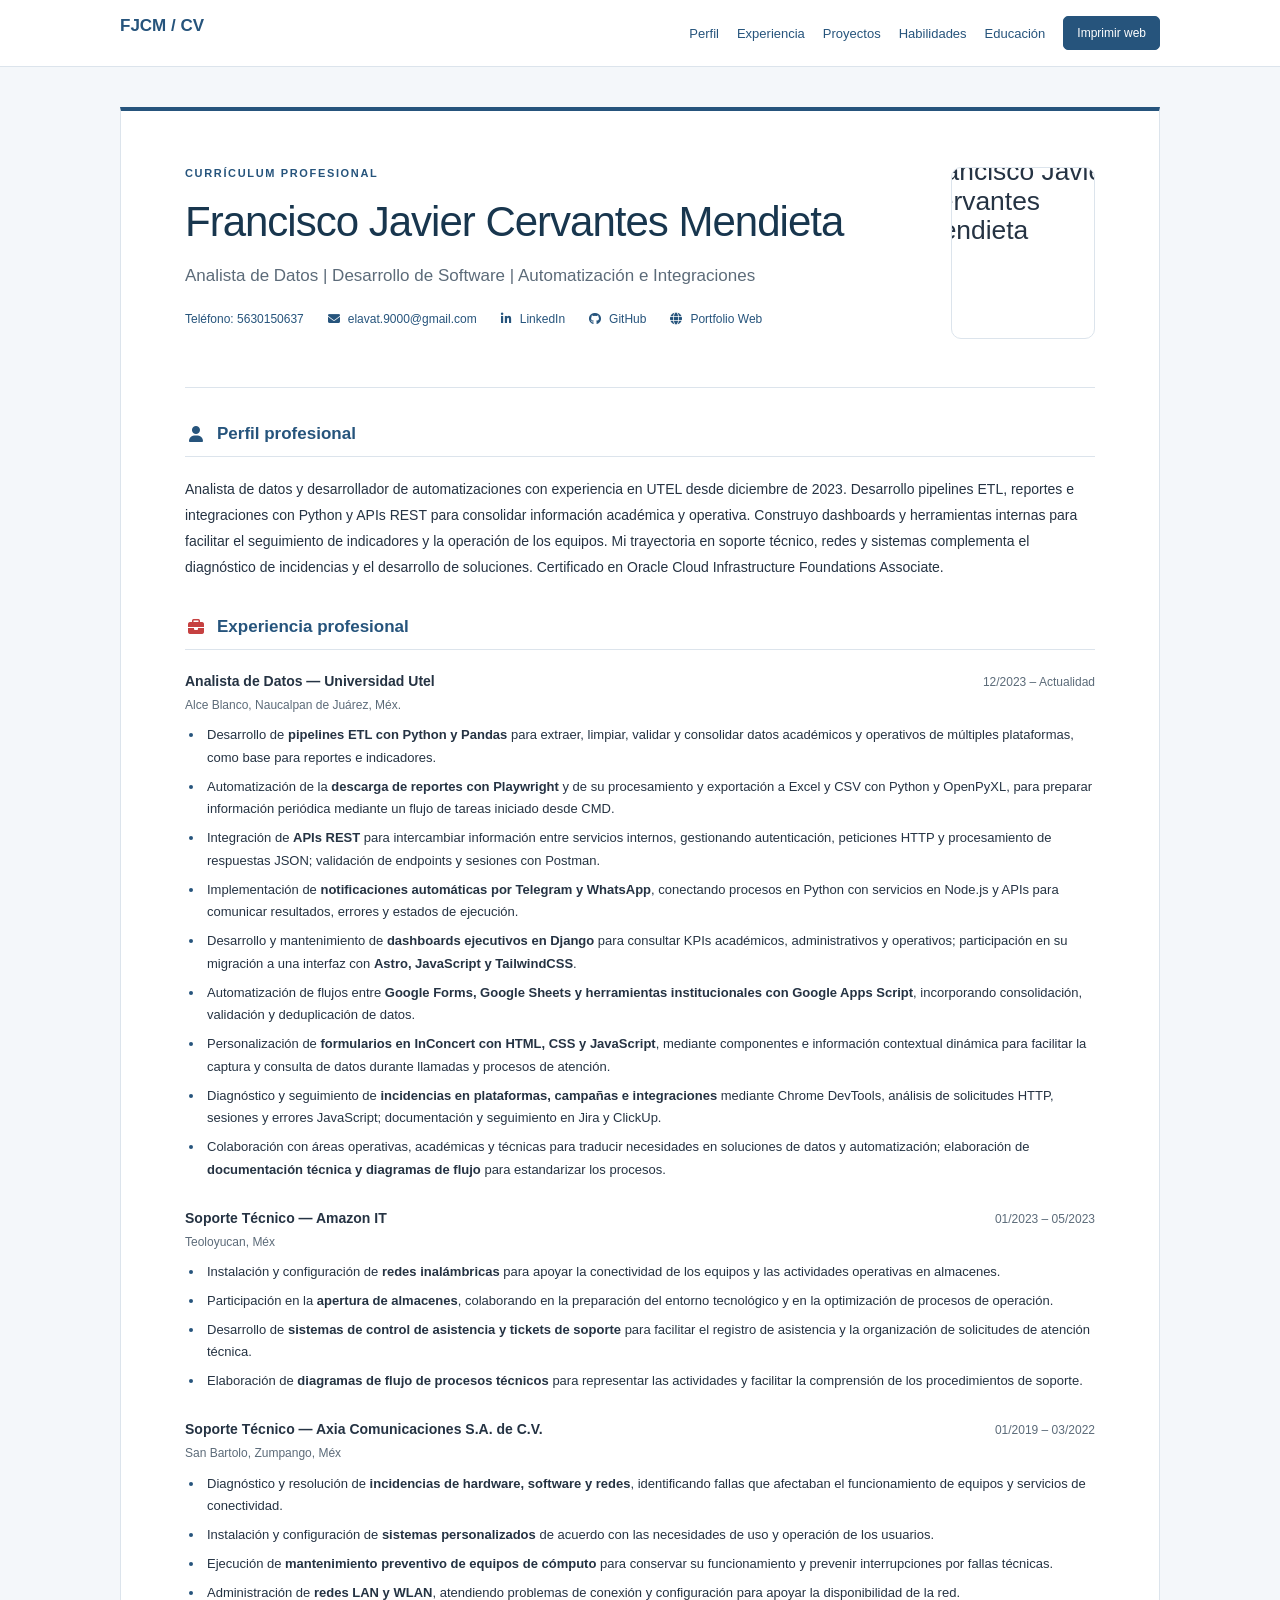
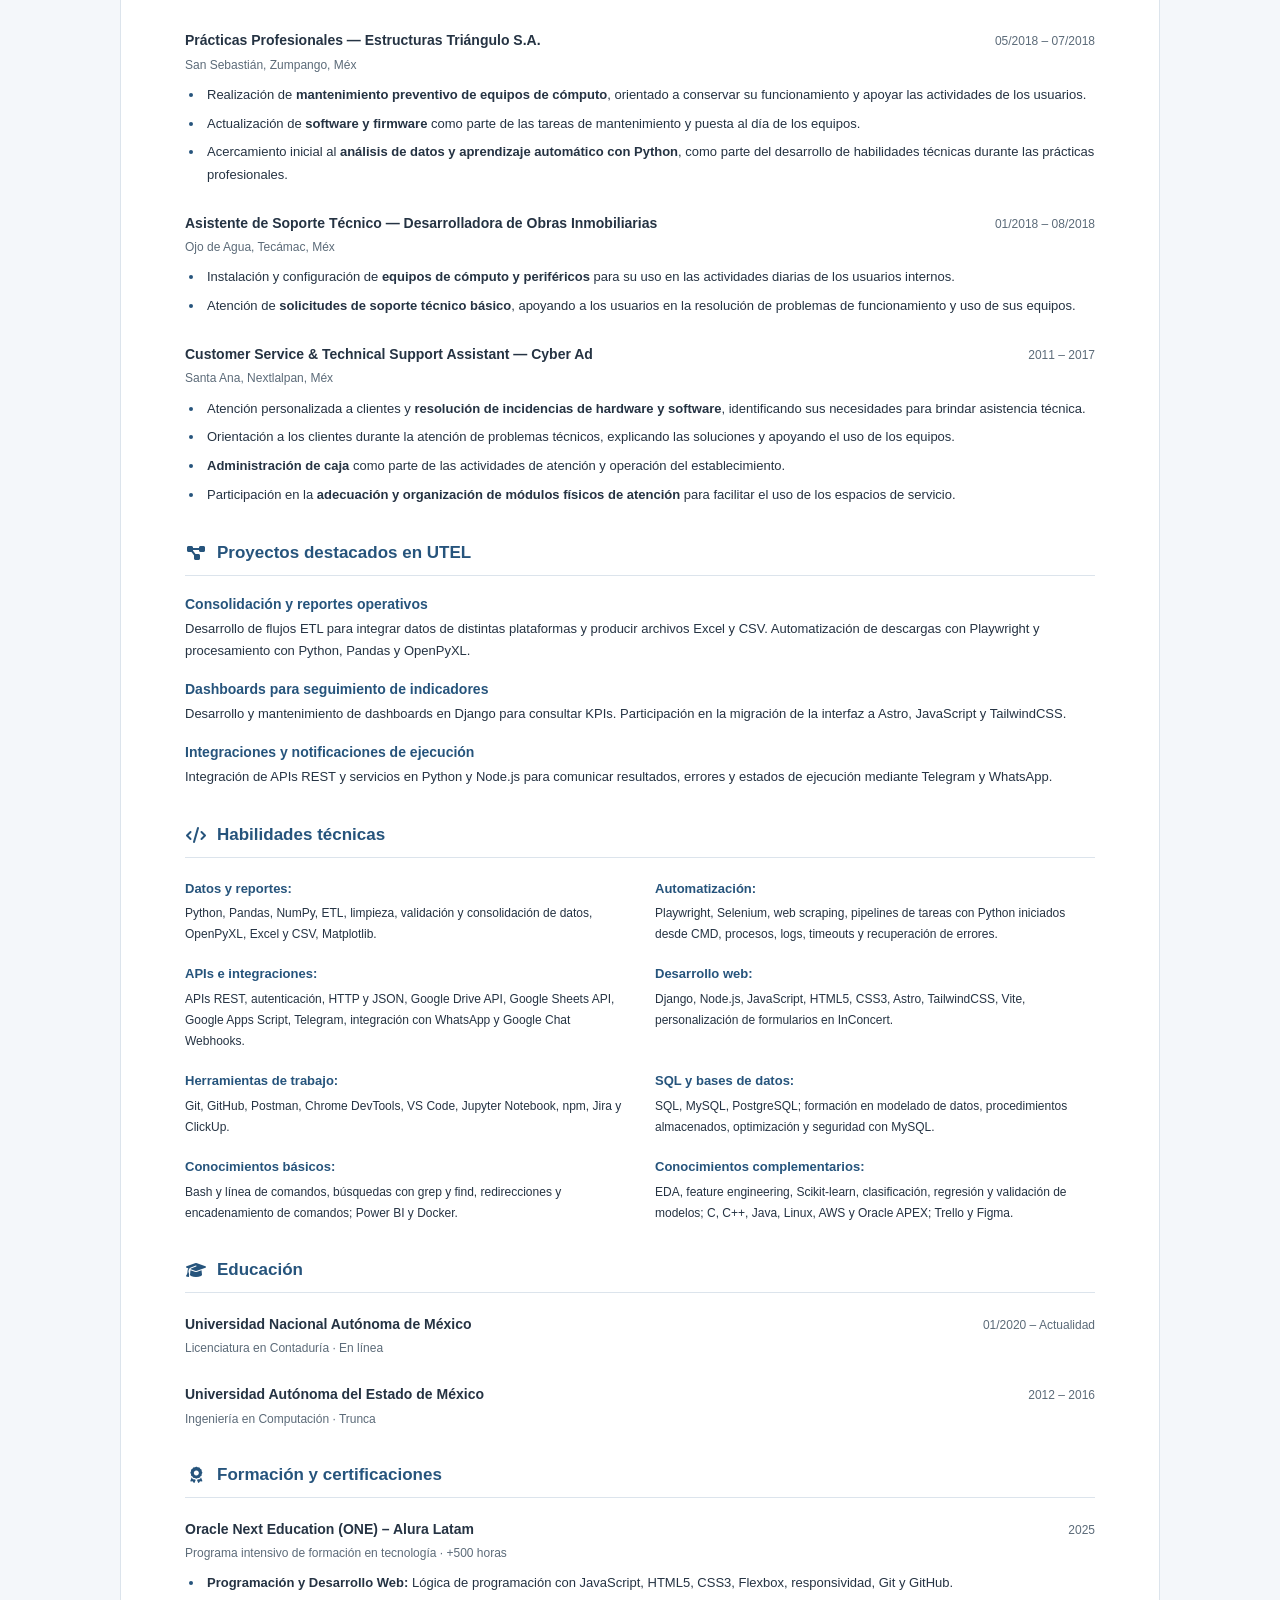
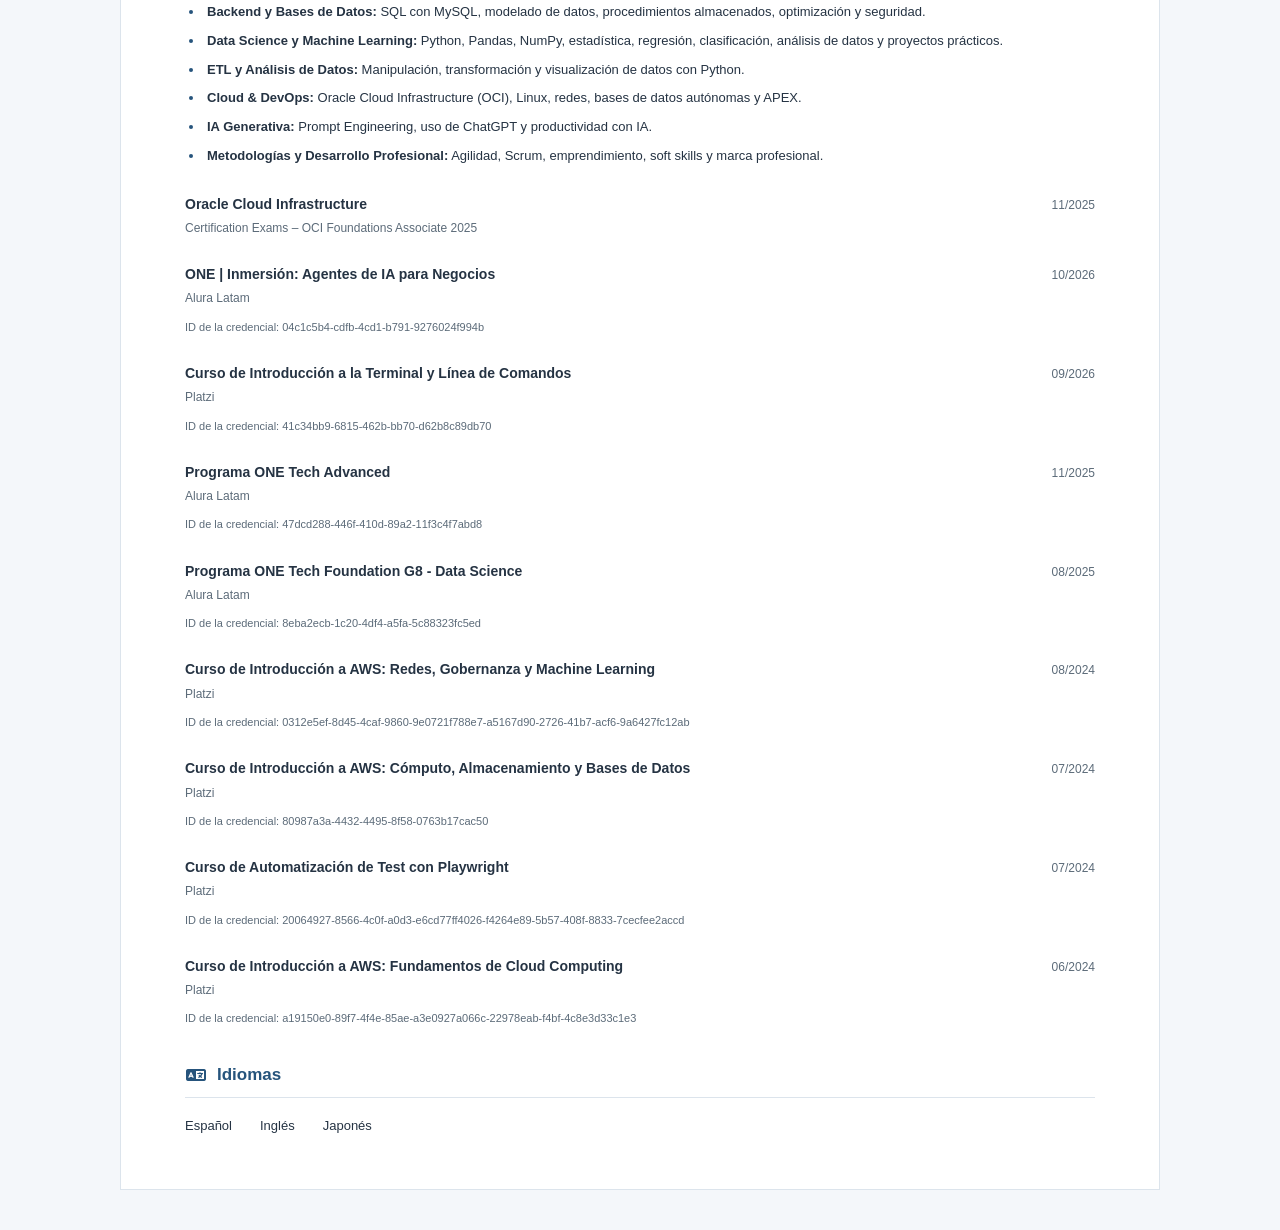
==== commit 42b60c0a: "Se agrega Nuevos informacion CV Trabajos" ====
--- a/index.html
+++ b/index.html
@@ -13,16 +13,17 @@
   <nav class="site-nav" aria-label="Secciones del CV">
     <a class="nav-brand" href="#inicio">FJCM / CV</a>
     <div class="nav-links">
-      <a href="#perfil">Perfil</a><a href="#experiencia">Experiencia</a><a href="#habilidades">Habilidades</a><a href="#educacion">Educación</a>
-      <button type="button" id="print-cv">Imprimir / PDF</button>
+      <a href="#perfil">Perfil</a><a href="#experiencia">Experiencia</a><a href="#proyectos">Proyectos</a><a href="#habilidades">Habilidades</a><a href="#educacion">Educación</a>
+      <button type="button" id="print-cv">Imprimir web</button>
     </div>
   </nav>
   <main class="cv">
 
-    <header id="inicio"><p class="eyebrow">Currículum profesional</p>
+    <div class="cv-heading" id="inicio"><div class="portrait-frame"><img class="cv-photo" src="assets/foto-perfil.jpg" alt="Foto de Francisco Javier Cervantes Mendieta" width="144" height="172"></div><p class="eyebrow">Currículum profesional</p>
       <h1>Francisco Javier Cervantes Mendieta</h1>
-      <h2>Analista de Datos | Desarrollo de Automatizaciones | Python y SQL</h2>
+      <h2>Analista de Datos | Desarrollo de Software | Automatización e Integraciones</h2>
       <p class="contact">
+        <span class="contact-item" data-phone>Teléfono: 5630150637</span>
         <span class="contact-item">
           <span class="icon-circle">
             <i class="fa-solid fa-envelope"></i>
@@ -51,12 +52,12 @@
           <a href="https://portal-web-sandy.vercel.app/">Portfolio Web</a>
         </span>
       </p>
-    </header>
+    </div>
 
     <section id="perfil"><h3><i class="fa-solid fa-user" aria-hidden="true"></i> Perfil profesional</h3>
       <p>
         Analista de datos y desarrollador de automatizaciones con experiencia en UTEL desde diciembre de 2023.
-        Desarrollo pipelines ETL, reportes e integraciones con Python, SQL y APIs REST para consolidar información
+        Desarrollo pipelines ETL, reportes e integraciones con Python y APIs REST para consolidar información
         académica y operativa. Construyo dashboards y herramientas internas para facilitar el seguimiento de indicadores
         y la operación de los equipos. Mi trayectoria en soporte técnico, redes y sistemas complementa el diagnóstico
         de incidencias y el desarrollo de soluciones. Certificado en Oracle Cloud Infrastructure Foundations Associate.
@@ -77,7 +78,7 @@
 
         <ul>
           <li>Desarrollo de <strong>pipelines ETL con Python y Pandas</strong> para extraer, limpiar, validar y consolidar datos académicos y operativos de múltiples plataformas, como base para reportes e indicadores.</li>
-          <li>Automatización de la <strong>descarga de reportes con Playwright</strong> y de su procesamiento y exportación a Excel y CSV con Python y OpenPyXL, para reducir tareas manuales en la preparación de información periódica.</li>
+          <li>Automatización de la <strong>descarga de reportes con Playwright</strong> y de su procesamiento y exportación a Excel y CSV con Python y OpenPyXL, para preparar información periódica mediante un flujo de tareas iniciado desde CMD.</li>
           <li>Integración de <strong>APIs REST</strong> para intercambiar información entre servicios internos, gestionando autenticación, peticiones HTTP y procesamiento de respuestas JSON; validación de endpoints y sesiones con Postman.</li>
           <li>Implementación de <strong>notificaciones automáticas por Telegram y WhatsApp</strong>, conectando procesos en Python con servicios en Node.js y APIs para comunicar resultados, errores y estados de ejecución.</li>
           <li>Desarrollo y mantenimiento de <strong>dashboards ejecutivos en Django</strong> para consultar KPIs académicos, administrativos y operativos; participación en su migración a una interfaz con <strong>Astro, JavaScript y TailwindCSS</strong>.</li>
@@ -124,7 +125,7 @@
           <span>Prácticas Profesionales — Estructuras Triángulo S.A.</span>
           <span>05/2018 – 07/2018</span>
         </div>
-        <div class="job-sub">San Sebastian, Zumpango, Méx</div>
+        <div class="job-sub">San Sebastián, Zumpango, Méx</div>
         <ul>
           <li>Realización de <strong>mantenimiento preventivo de equipos de cómputo</strong>, orientado a conservar su funcionamiento y apoyar las actividades de los usuarios.</li>
           <li>Actualización de <strong>software y firmware</strong> como parte de las tareas de mantenimiento y puesta al día de los equipos.</li>
@@ -138,7 +139,7 @@
           <span>Asistente de Soporte Técnico — Desarrolladora de Obras Inmobiliarias</span>
           <span>01/2018 – 08/2018</span>
         </div>
-        <div class="job-sub">Ojo de Agua, Tecamac, Méx</div>
+        <div class="job-sub">Ojo de Agua, Tecámac, Méx</div>
         <ul>
           <li>Instalación y configuración de <strong>equipos de cómputo y periféricos</strong> para su uso en las actividades diarias de los usuarios internos.</li>
           <li>Atención de <strong>solicitudes de soporte técnico básico</strong>, apoyando a los usuarios en la resolución de problemas de funcionamiento y uso de sus equipos.</li>
@@ -161,36 +162,28 @@
       </div>
     </section>
 
-        <section class="skills" id="habilidades">
+        <section id="proyectos">
+      <h3><i class="fa-solid fa-diagram-project" aria-hidden="true"></i> Proyectos destacados en UTEL</h3>
+      <div class="project"><h4>Consolidación y reportes operativos</h4><p>Desarrollo de flujos ETL para integrar datos de distintas plataformas y producir archivos Excel y CSV. Automatización de descargas con Playwright y procesamiento con Python, Pandas y OpenPyXL.</p></div>
+      <div class="project"><h4>Dashboards para seguimiento de indicadores</h4><p>Desarrollo y mantenimiento de dashboards en Django para consultar KPIs. Participación en la migración de la interfaz a Astro, JavaScript y TailwindCSS.</p></div>
+      <div class="project"><h4>Integraciones y notificaciones de ejecución</h4><p>Integración de APIs REST y servicios en Python y Node.js para comunicar resultados, errores y estados de ejecución mediante Telegram y WhatsApp.</p></div>
+    </section>
+
+    <section class="skills" id="habilidades">
       <h3><i class="fa-solid fa-code" aria-hidden="true"></i> Habilidades técnicas</h3>
-
       <div class="skills-grid">
-        <p><strong>Lenguajes:</strong> Python, SQL, JavaScript, C, C++, Java, Bash (básico)</p>
-        <p><strong>Análisis de Datos:</strong> Pandas, NumPy, ETL, EDA, Limpieza y Transformación de Datos, Feature Engineering</p>
-        <p><strong>Visualización:</strong> Matplotlib, Power BI (básico), Dashboards Ejecutivos, KPIs Operativos, Performance y Ventas</p>
-        <p><strong>Machine Learning:</strong> Scikit-learn, Modelos Supervisados, Clasificación, Regresión, Validación de Modelos</p>
-        <p><strong>Bases de Datos:</strong> MySQL, PostgreSQL, Manejo de Datasets</p>
-        <p><strong>Backend:</strong> Django, Node.js, APIs REST, Integración de Servicios, Automatización Backend</p>
-        <p><strong>Frontend:</strong> HTML5, CSS3, Astro, TailwindCSS, Vite</p>
-        <p><strong>Automatización:</strong> Python, Selenium, Playwright, Web Scraping, Pipelines de tareas automatizadas con Python iniciados desde CMD, Reportes Excel y CSV con OpenPyXL, Manejo de Procesos, Logs, Timeouts, Recuperación de Errores</p>
-        <p><strong>APIs e Integraciones:</strong> Google Drive API, Google Sheets API, Google Apps Script, Telegram API, Integración con WhatsApp, Google Chat Webhooks, Autenticación de APIs, Procesamiento de JSON</p>
-        <p><strong>Plataformas:</strong> InConcert (personalización de formularios e integraciones), Oracle APEX, AWS (fundamentos), Docker (básico), Linux</p>
-        <p><strong>Herramientas:</strong> Git, GitHub, VS Code, Jupyter Notebook, Postman, Chrome DevTools, npm, ClickUp, Jira, Trello, Figma</p>
-        <p><strong>Terminal y Línea de Comandos:</strong> Bash (básico), Navegación y Manipulación de Archivos, Búsquedas con grep y find, Redirecciones y Encadenamiento de Comandos</p>
-        <p><strong>Metodologías:</strong> Trabajo Ágil, Resolución de Problemas, Desarrollo Orientado a Datos</p>
-    </div>
+        <p><strong>Datos y reportes:</strong> Python, Pandas, NumPy, ETL, limpieza, validación y consolidación de datos, OpenPyXL, Excel y CSV, Matplotlib.</p>
+        <p><strong>Automatización:</strong> Playwright, Selenium, web scraping, pipelines de tareas con Python iniciados desde CMD, procesos, logs, timeouts y recuperación de errores.</p>
+        <p><strong>APIs e integraciones:</strong> APIs REST, autenticación, HTTP y JSON, Google Drive API, Google Sheets API, Google Apps Script, Telegram, integración con WhatsApp y Google Chat Webhooks.</p>
+        <p><strong>Desarrollo web:</strong> Django, Node.js, JavaScript, HTML5, CSS3, Astro, TailwindCSS, Vite, personalización de formularios en InConcert.</p>
+        <p><strong>Herramientas de trabajo:</strong> Git, GitHub, Postman, Chrome DevTools, VS Code, Jupyter Notebook, npm, Jira y ClickUp.</p>
+        <p><strong>SQL y bases de datos:</strong> SQL, MySQL, PostgreSQL; formación en modelado de datos, procedimientos almacenados, optimización y seguridad con MySQL.</p>
+        <p><strong>Conocimientos básicos:</strong> Bash y línea de comandos, búsquedas con grep y find, redirecciones y encadenamiento de comandos; Power BI y Docker.</p>
+        <p><strong>Conocimientos complementarios:</strong> EDA, feature engineering, Scikit-learn, clasificación, regresión y validación de modelos; C, C++, Java, Linux, AWS y Oracle APEX; Trello y Figma.</p>
+      </div>
     </section>
 
     <section id="educacion"><h3><i class="fa-solid fa-graduation-cap" aria-hidden="true"></i> Educación</h3>
-
-      <div class="job">
-        <div class="job-header">
-          <span>ONE – Oracle Next Education</span>
-          <span>01/2025 – 12/2025</span>
-        </div>
-        <div class="job-sub">Programa de formación en tecnología</div>
-        
-      </div>
 
       <div class="job">
         <div class="job-header">
@@ -215,7 +208,7 @@
       <div class="job">
         <div class="job-header">
           <span>Oracle Next Education (ONE) – Alura Latam</span>
-          <span>01/2025 – 11/2025</span>
+          <span>2025</span>
         </div>
 
         <div class="job-sub">
@@ -273,16 +266,14 @@
           Certification Exams – OCI Foundations Associate 2025
         </div>
       </div>
-
-      <div class="job">
-        <div class="job-header">
-          <span>Curso de Introducción a la Terminal y Línea de Comandos</span>
-        </div>
-        <div class="job-sub">Nivel básico · 26 clases · 4 horas de contenido y 14 horas de práctica</div>
-        <ul>
-          <li>Formación en terminal y Bash: navegación y manipulación de archivos y directorios, búsqueda con grep y find, redirecciones y operadores para encadenar comandos.</li>
-        </ul>
-      </div>
+          <div class="job certification"><div class="job-header"><span>ONE | Inmersi&#243;n: Agentes de IA para Negocios</span><span>10/2026</span></div><div class="job-sub">Alura Latam</div><p class="credential-id">ID de la credencial: 04c1c5b4-cdfb-4cd1-b791-9276024f994b</p></div>
+      <div class="job certification"><div class="job-header"><span>Curso de Introducci&#243;n a la Terminal y L&#237;nea de Comandos</span><span>09/2026</span></div><div class="job-sub">Platzi</div><p class="credential-id">ID de la credencial: 41c34bb9-6815-462b-bb70-d62b8c89db70</p></div>
+      <div class="job certification"><div class="job-header"><span>Programa ONE Tech Advanced</span><span>11/2025</span></div><div class="job-sub">Alura Latam</div><p class="credential-id">ID de la credencial: 47dcd288-446f-410d-89a2-11f3c4f7abd8</p></div>
+      <div class="job certification"><div class="job-header"><span>Programa ONE Tech Foundation G8 - Data Science</span><span>08/2025</span></div><div class="job-sub">Alura Latam</div><p class="credential-id">ID de la credencial: 8eba2ecb-1c20-4df4-a5fa-5c88323fc5ed</p></div>
+      <div class="job certification"><div class="job-header"><span>Curso de Introducci&#243;n a AWS: Redes, Gobernanza y Machine Learning</span><span>08/2024</span></div><div class="job-sub">Platzi</div><p class="credential-id">ID de la credencial: 0312e5ef-8d45-4caf-9860-9e0721f788e7-a5167d90-2726-41b7-acf6-9a6427fc12ab</p></div>
+      <div class="job certification"><div class="job-header"><span>Curso de Introducci&#243;n a AWS: C&#243;mputo, Almacenamiento y Bases de Datos</span><span>07/2024</span></div><div class="job-sub">Platzi</div><p class="credential-id">ID de la credencial: 80987a3a-4432-4495-8f58-0763b17cac50</p></div>
+      <div class="job certification"><div class="job-header"><span>Curso de Automatizaci&#243;n de Test con Playwright</span><span>07/2024</span></div><div class="job-sub">Platzi</div><p class="credential-id">ID de la credencial: 20064927-8566-4c0f-a0d3-e6cd77ff4026-f4264e89-5b57-408f-8833-7cecfee2accd</p></div>
+      <div class="job certification"><div class="job-header"><span>Curso de Introducci&#243;n a AWS: Fundamentos de Cloud Computing</span><span>06/2024</span></div><div class="job-sub">Platzi</div><p class="credential-id">ID de la credencial: a19150e0-89f7-4f4e-85ae-a3e0927a066c-22978eab-f4bf-4c8e3d33c1e3</p></div>
     </section>
 
     <section>
--- a/style.css
+++ b/style.css
@@ -12,12 +12,13 @@
 button { border: 1px solid var(--accent); border-radius: 5px; padding: 9px 13px; background: var(--accent); color: white; font: inherit; font-size: 12px; cursor: pointer; }
 button:hover { background: #193e5e; }
 .cv { max-width: 1040px; margin: 40px auto; padding: 56px 64px; background: white; border: 1px solid var(--line); border-top: 4px solid var(--accent); }
-header { padding-bottom: 30px; border-bottom: 1px solid var(--line); }
+.cv-heading { padding-bottom: 30px; border-bottom: 1px solid var(--line); }
 .eyebrow { margin: 0 0 18px; color: var(--accent); font-size: 11px; font-weight: 700; letter-spacing: .15em; text-transform: uppercase; }
 h1 { max-width: 800px; margin: 0; color: #18364e; font-size: clamp(28px, 4vw, 42px); font-weight: 300; line-height: 1.2; letter-spacing: -1px; }
 h2 { margin: 15px 0 22px; font-size: 17px; font-weight: 400; line-height: 1.6; color: var(--muted); }
 .contact { display: flex; flex-wrap: wrap; gap: 14px 24px; margin: 0; }
 .contact-item { display: inline-flex; gap: 8px; align-items: center; font-size: 12px; overflow-wrap: anywhere; }
+.contact-item[data-phone] { color: var(--accent); }
 .contact a { text-decoration: none; }
 .contact a:hover { text-decoration: underline; }
 .icon-circle { color: var(--accent); }
@@ -56,7 +57,7 @@
   body { background: white; color: #111; }
   .site-nav { display: none; }
   .cv { max-width: none; margin: 0; padding: 0; border: 0; }
-  header { padding-bottom: 14px; }
+  .cv-heading { padding-bottom: 14px; }
   .eyebrow { margin-bottom: 8px; font-size: 9px; }
   h1 { font-size: 25px; }
   h2 { font-size: 12px; margin: 8px 0 12px; }
@@ -75,4 +76,17 @@
   .skills-grid strong { font-size: 10px; }
   .languages { font-size: 10px; }
   a { color: inherit; text-decoration: none; }
-}+}
+.nav-links { flex-wrap: wrap; justify-content: flex-end; gap: 12px 18px; }
+.site-nav { align-items: flex-start; }
+.project { margin-bottom: 18px; }
+.project h4 { font-size: 14px; margin: 0 0 6px; color: var(--accent); }
+@media print { .skills-grid { display: block; } .skills-grid p { margin-bottom: 8px; } .project { break-inside: avoid; } }
+
+/* Encuadre de la foto original, sin modificar el archivo. */
+.cv-heading { display: flow-root; }
+.portrait-frame { float: right; width: 144px; height: 172px; margin: 0 0 18px 26px; overflow: hidden; border-radius: 10px; border: 1px solid var(--line); }
+.cv-photo { display: block; width: 100%; height: 100%; object-fit: cover; object-position: 35% 37%; transform: scale(1.65); transform-origin: 35% 37%; }
+@media (max-width: 600px) { .portrait-frame { float: none; margin: 0 0 22px; width: 120px; height: 144px; } }
+@media print { .portrait-frame { float: right; width: 88px; height: 106px; margin: 0 0 12px 18px; } }
+.credential-id { overflow-wrap: anywhere; color: var(--muted); font-size: 11px; }
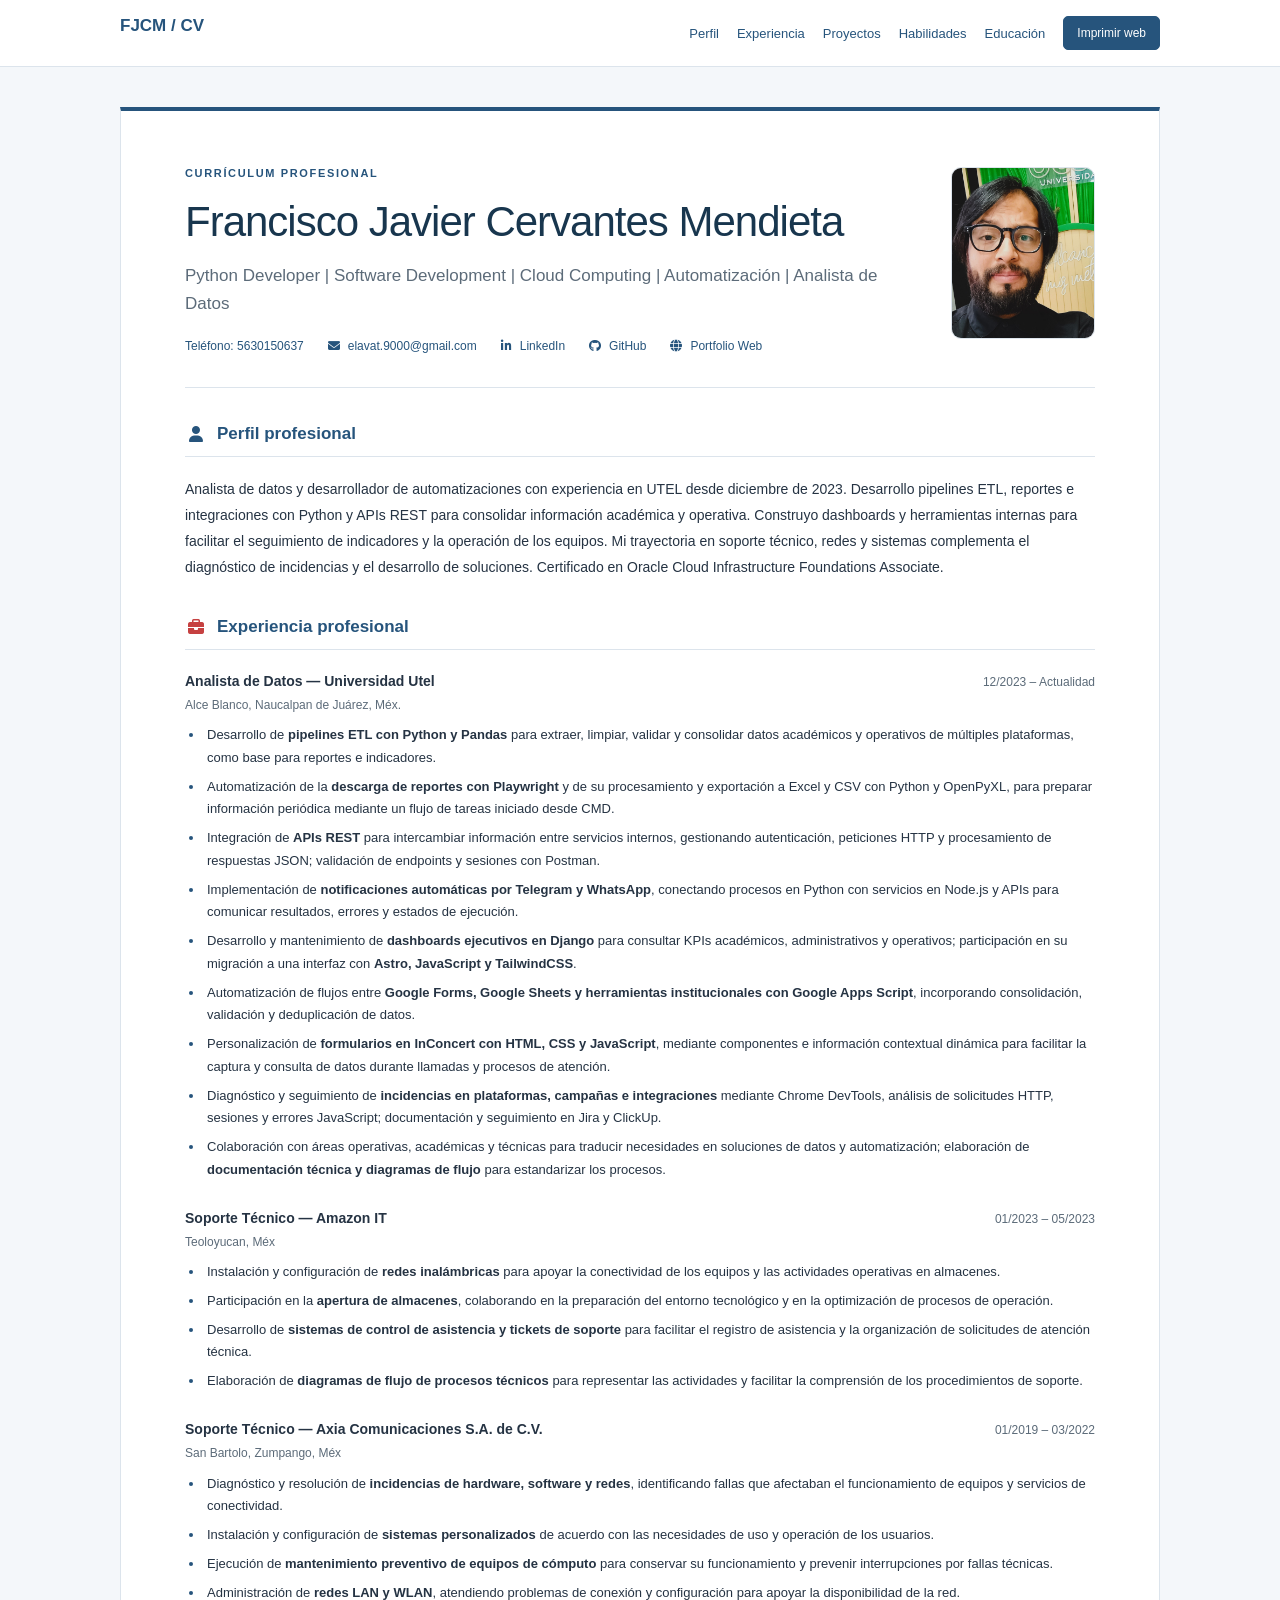
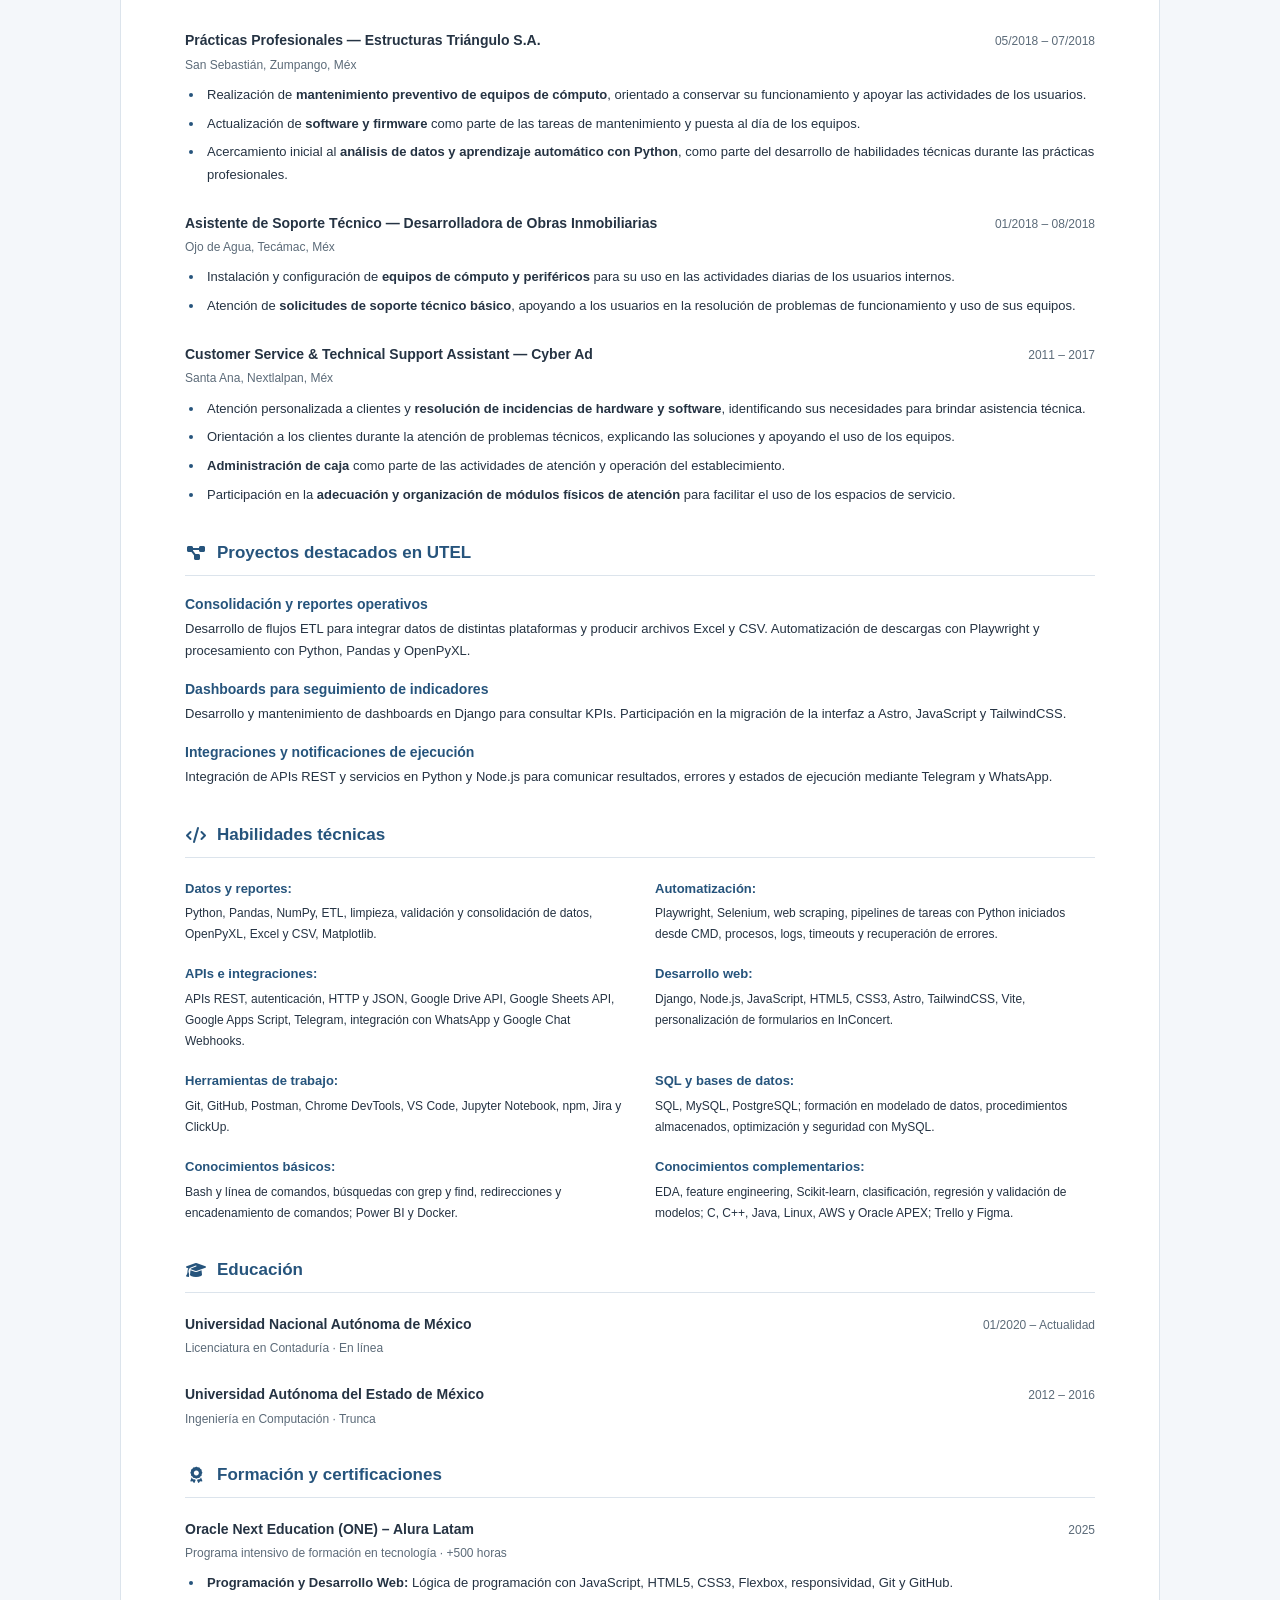
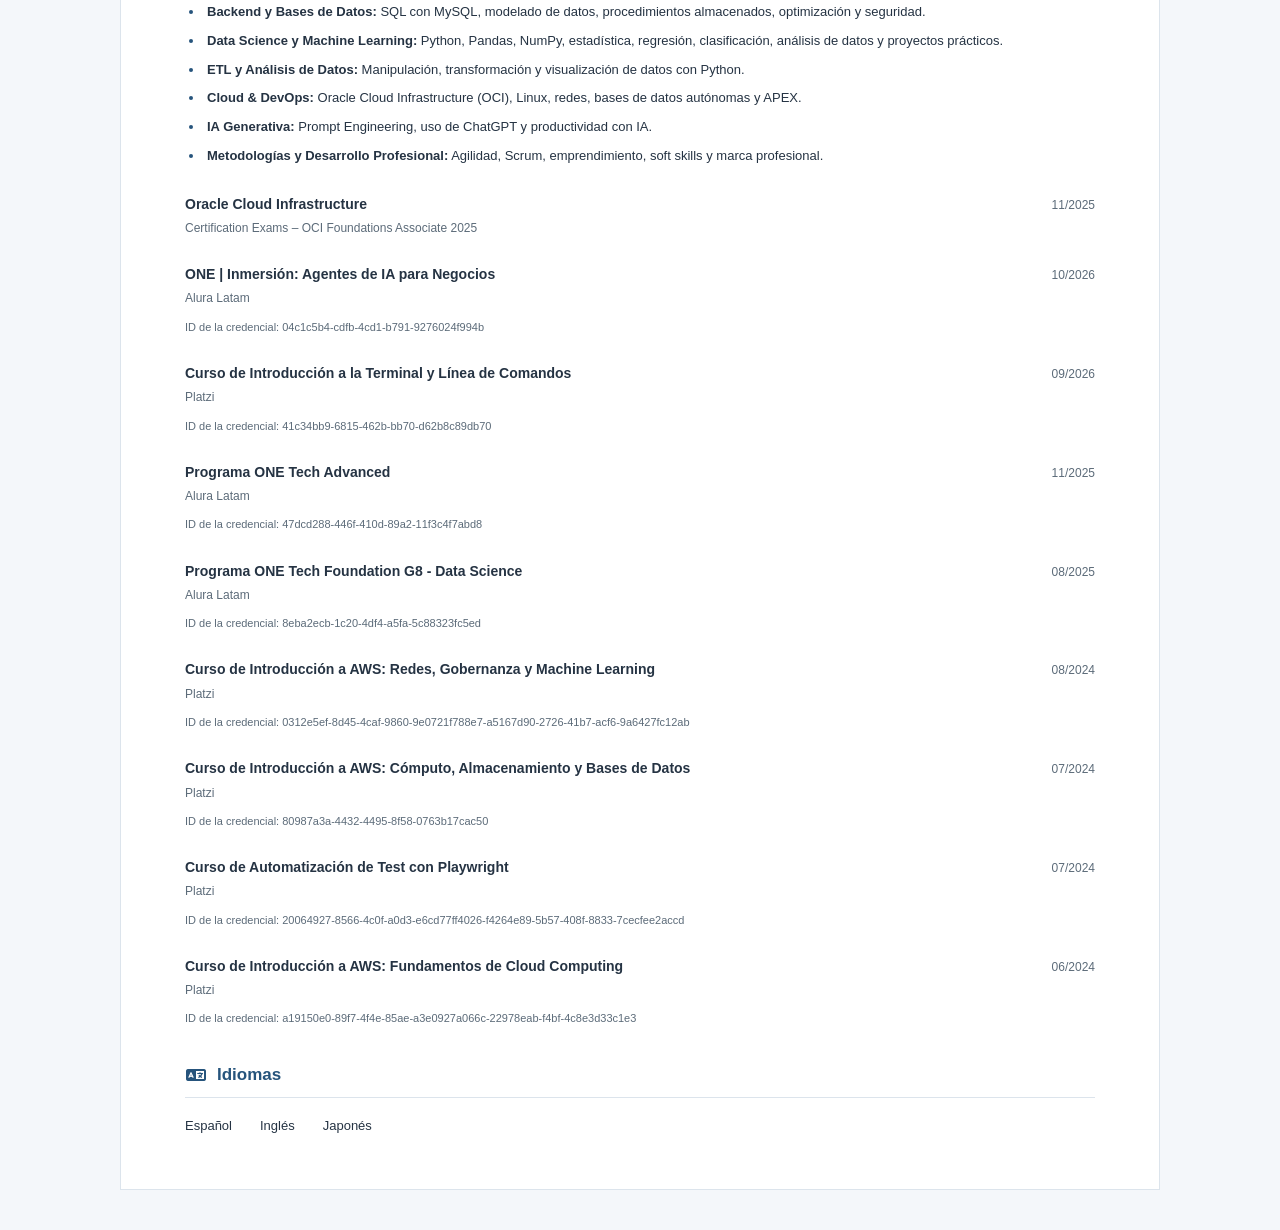
==== commit 1c89e97b: "Mejora Titulos" ====
--- a/index.html
+++ b/index.html
@@ -2,7 +2,7 @@
 <html lang="es">
 <head>
   <meta charset="UTF-8" />
-  <title>Francisco Javier Cervantes Mendieta | Analista de Datos y Automatización</title>
+  <title>Francisco Javier Cervantes Mendieta | Python Developer y Analista de Datos</title>
   <meta name="viewport" content="width=device-width, initial-scale=1.0" />
   <link rel="stylesheet"  href="https://cdnjs.cloudflare.com/ajax/libs/font-awesome/6.5.1/css/all.min.css"/>
   <link rel="stylesheet" href="style.css">
@@ -21,7 +21,7 @@
 
     <div class="cv-heading" id="inicio"><div class="portrait-frame"><img class="cv-photo" src="assets/foto-perfil.jpg" alt="Foto de Francisco Javier Cervantes Mendieta" width="144" height="172"></div><p class="eyebrow">Currículum profesional</p>
       <h1>Francisco Javier Cervantes Mendieta</h1>
-      <h2>Analista de Datos | Desarrollo de Software | Automatización e Integraciones</h2>
+      <h2>Python Developer | Software Development | Cloud Computing | Automatización | Analista de Datos</h2>
       <p class="contact">
         <span class="contact-item" data-phone>Teléfono: 5630150637</span>
         <span class="contact-item">
